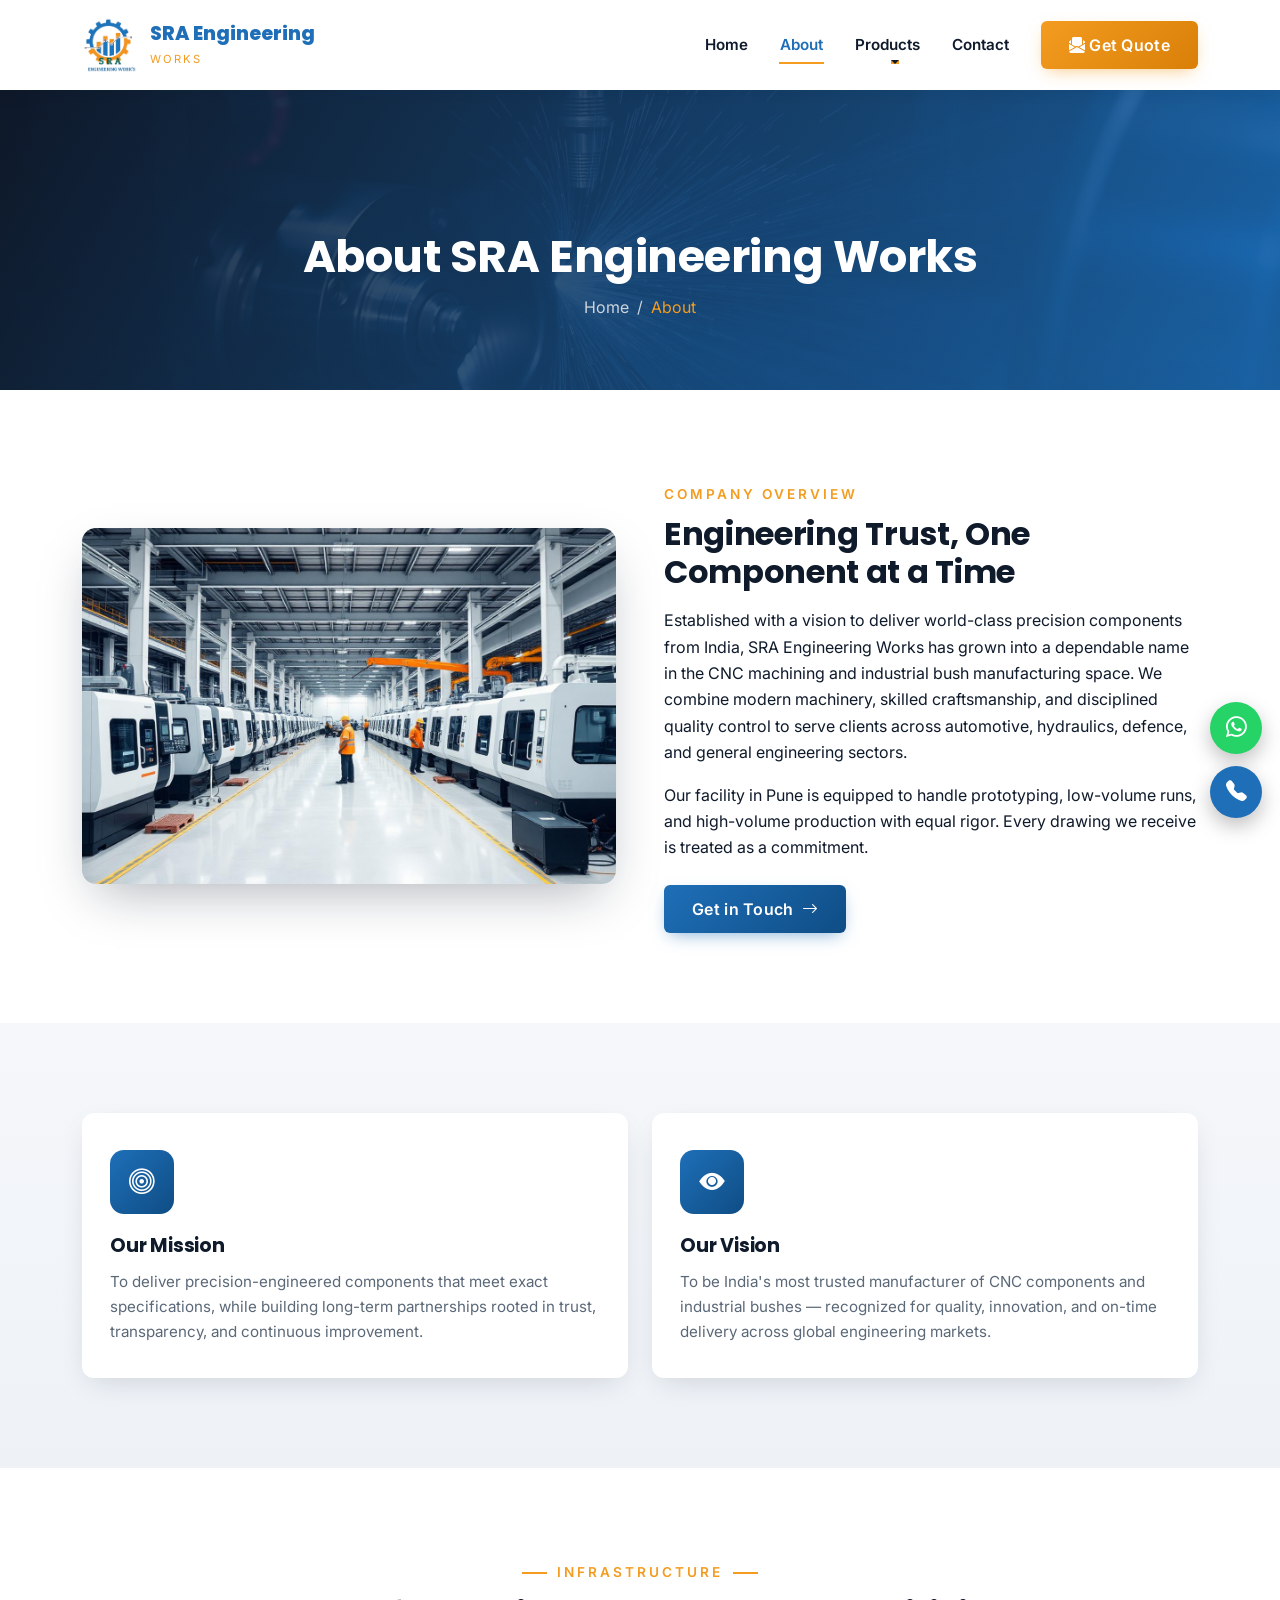
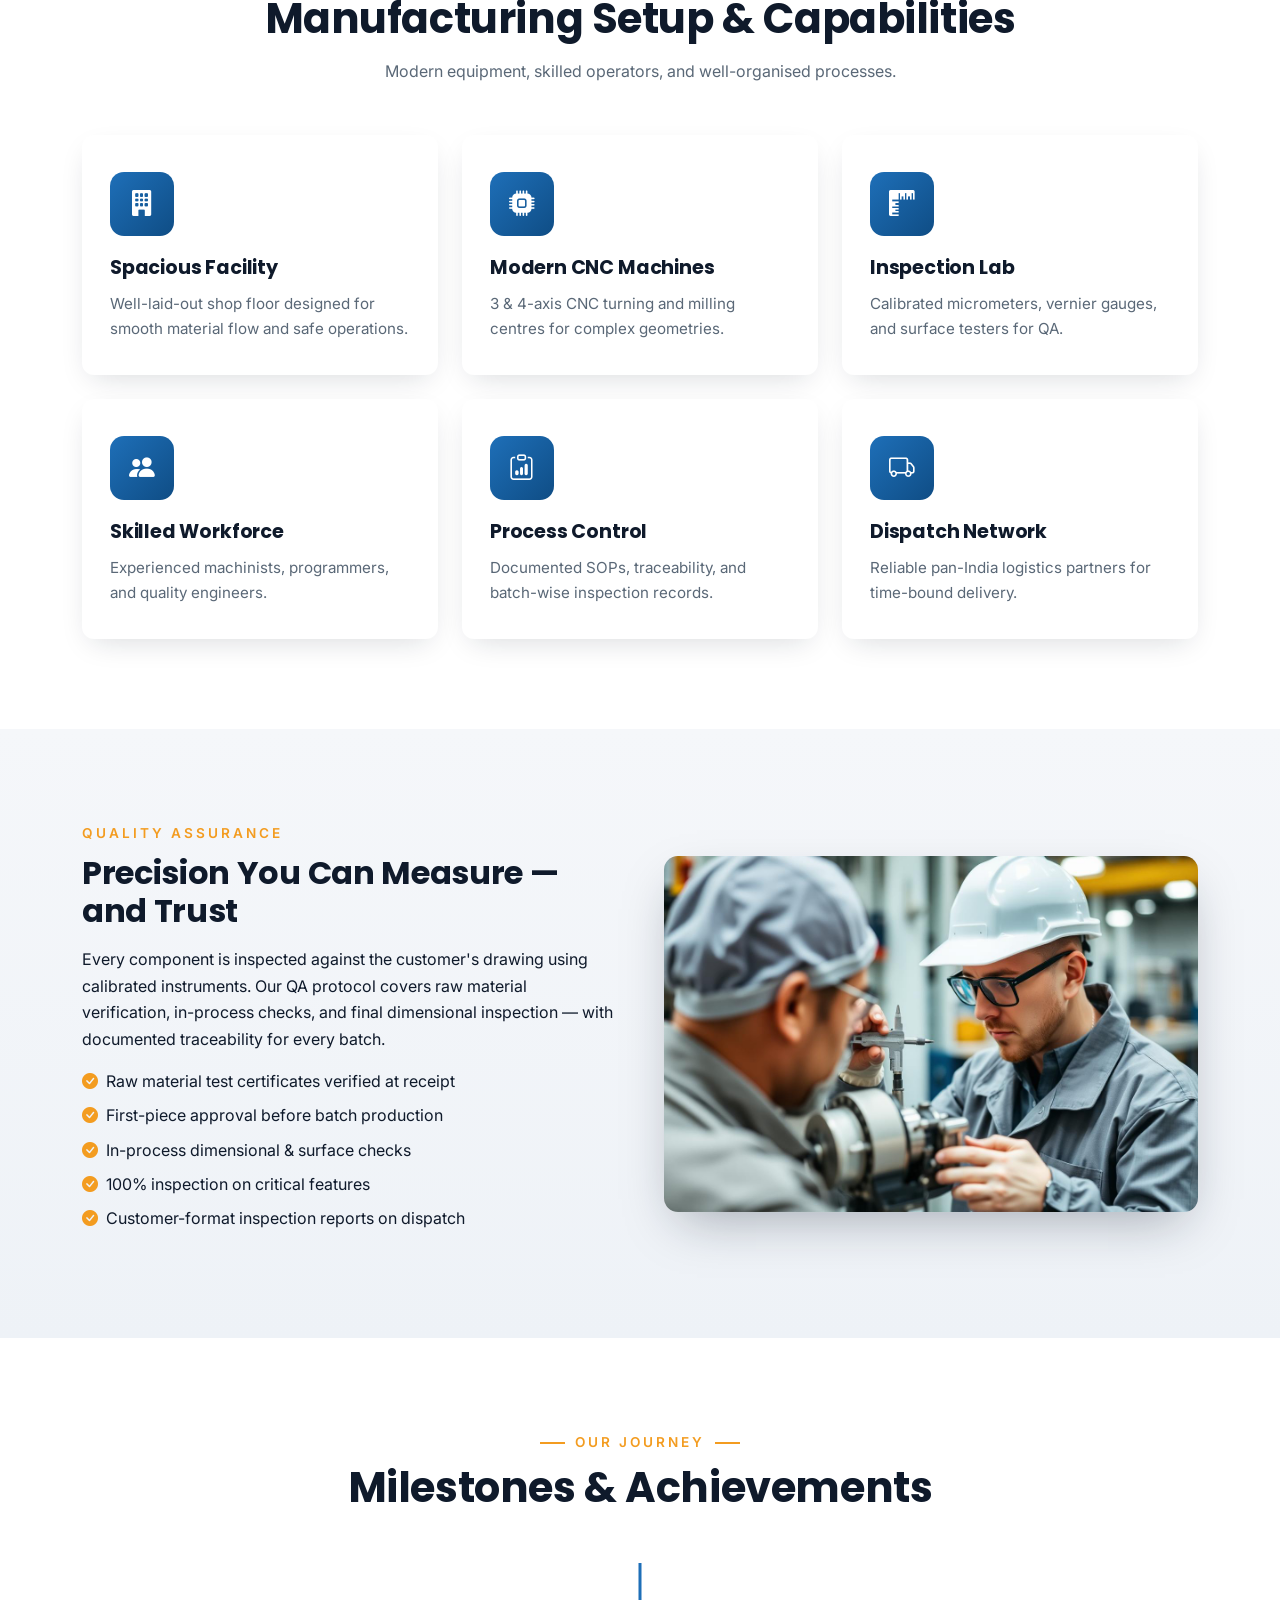
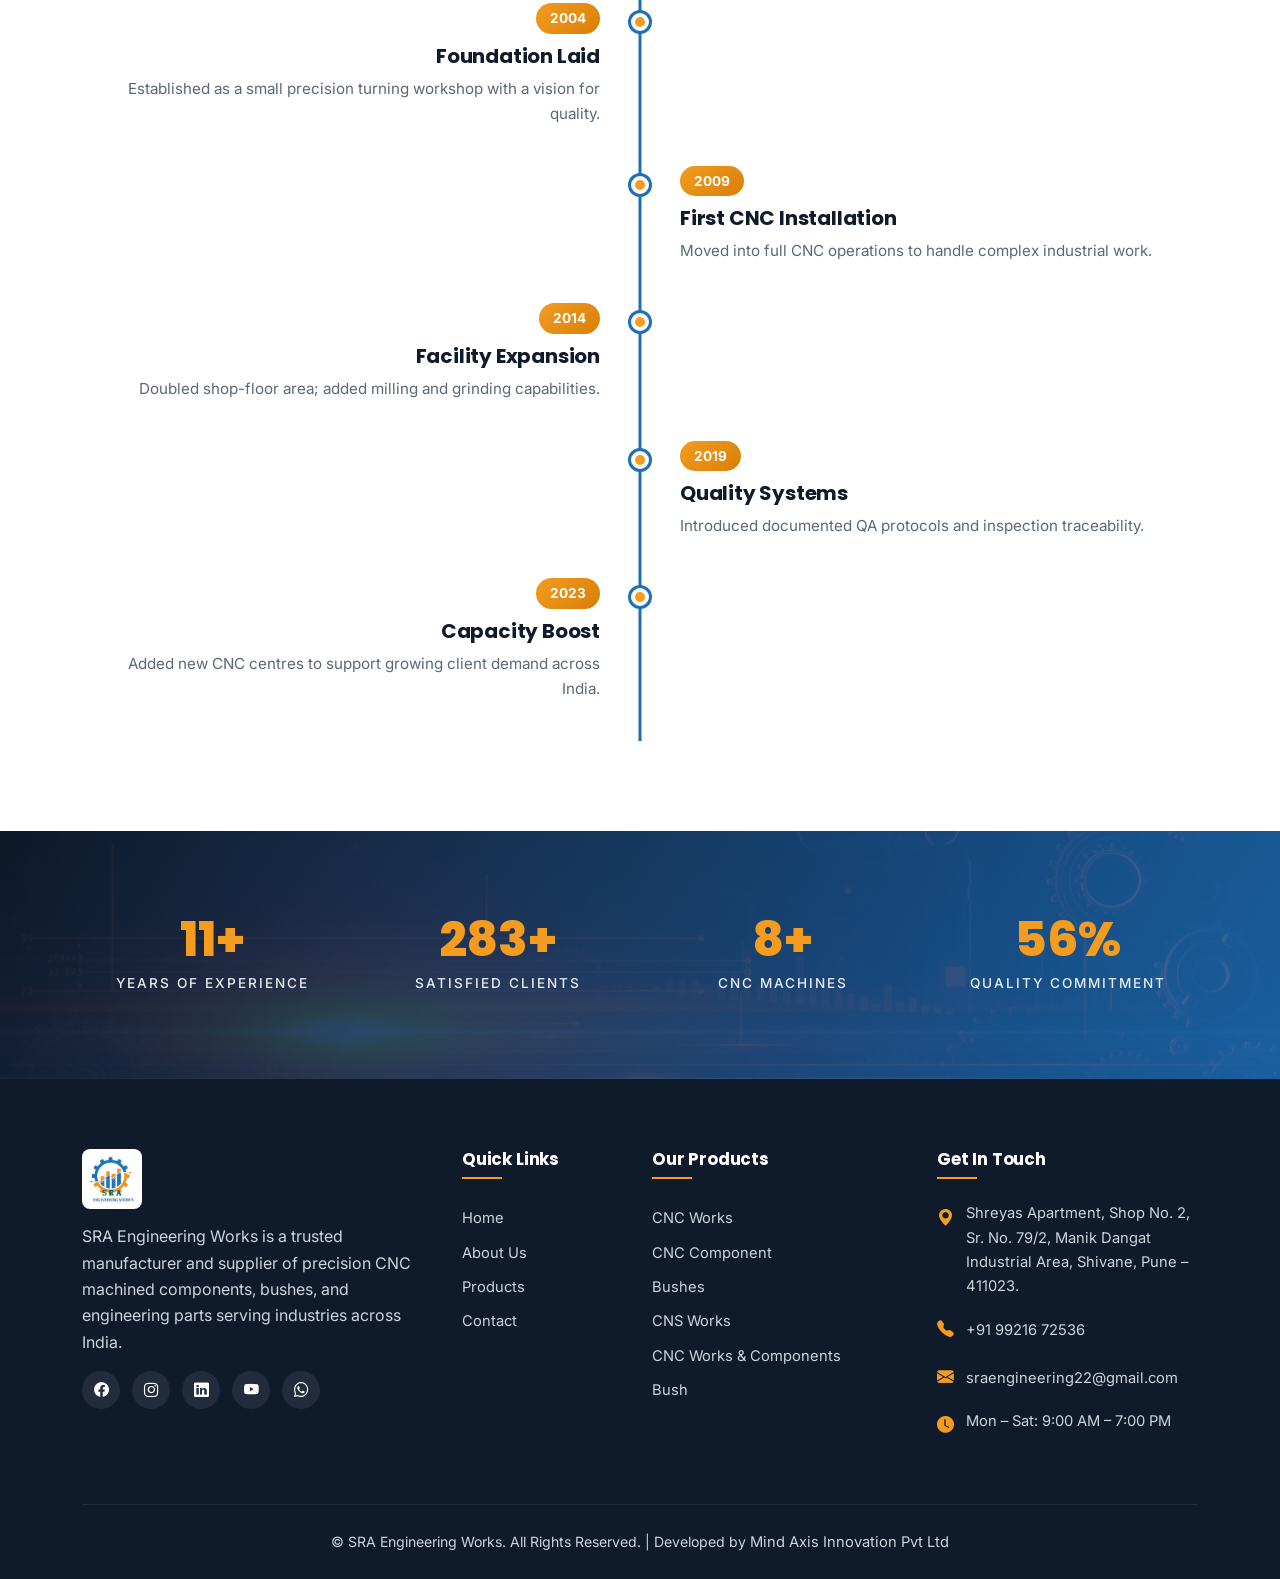
==== about.html @ c2544c4f "first commit" ====
<!DOCTYPE html>
<html lang="en">
<head>
<meta charset="UTF-8">
<meta name="viewport" content="width=device-width, initial-scale=1.0">
<title>About Us — SRA Engineering Works</title>
<meta name="description" content="Learn about SRA Engineering Works — our mission, vision, infrastructure, quality assurance, and decades of precision manufacturing expertise.">
<meta name="keywords" content="CNC machining, CNC components, bushes, precision engineering, SRA Engineering Works, industrial manufacturing, Pune">
<meta name="author" content="SRA Engineering Works">
<meta property="og:title" content="About Us — SRA Engineering Works">
<meta property="og:description" content="Learn about SRA Engineering Works — our mission, vision, infrastructure, quality assurance, and decades of precision manufacturing expertise.">
<meta property="og:type" content="website">
<link rel="icon" type="image/png" href="images/logo.png">
<link rel="apple-touch-icon" href="images/logo.png">
<link href="https://cdn.jsdelivr.net/npm/bootstrap@5.3.3/dist/css/bootstrap.min.css" rel="stylesheet">
<link href="https://cdn.jsdelivr.net/npm/bootstrap-icons@1.11.3/font/bootstrap-icons.css" rel="stylesheet">
<link href="https://fonts.googleapis.com/css2?family=Inter:wght@400;500;600;700&family=Poppins:wght@500;600;700;800&display=swap" rel="stylesheet">
<link rel="stylesheet" href="css/style.css">
</head>
<body data-page="about">
<div id="site-header"></div>

<section class="page-banner">
  <div class="container text-center">
    <h1>About SRA Engineering Works</h1>
    <nav><ol class="breadcrumb"><li class="breadcrumb-item"><a href="index.html">Home</a></li><li class="breadcrumb-item active">About</li></ol></nav>
  </div>
</section>

<section class="section">
  <div class="container">
    <div class="row align-items-center g-5">
      <div class="col-lg-6 fade-up"><div class="split-img"><img src="images/about-factory.jpg" alt="SRA Engineering manufacturing facility"></div></div>
      <div class="col-lg-6 fade-up">
        <span class="pretitle text-orange fw-semibold text-uppercase" style="letter-spacing:3px;font-size:.85rem">Company Overview</span>
        <h2 class="mt-2 mb-3">Engineering Trust, One Component at a Time</h2>
        <p>Established with a vision to deliver world-class precision components from India, SRA Engineering Works has grown into a dependable name in the CNC machining and industrial bush manufacturing space. We combine modern machinery, skilled craftsmanship, and disciplined quality control to serve clients across automotive, hydraulics, defence, and general engineering sectors.</p>
        <p>Our facility in Pune is equipped to handle prototyping, low-volume runs, and high-volume production with equal rigor. Every drawing we receive is treated as a commitment.</p>
        <a href="contact.html" class="btn btn-primary-sra mt-2">Get in Touch <i class="bi bi-arrow-right ms-1"></i></a>
      </div>
    </div>
  </div>
</section>

<section class="section bg-light-grad">
  <div class="container">
    <div class="row g-4">
      <div class="col-md-6 fade-up"><div class="feature-card h-100"><div class="icon-wrap"><i class="bi bi-bullseye"></i></div><h4>Our Mission</h4><p>To deliver precision-engineered components that meet exact specifications, while building long-term partnerships rooted in trust, transparency, and continuous improvement.</p></div></div>
      <div class="col-md-6 fade-up"><div class="feature-card h-100"><div class="icon-wrap"><i class="bi bi-eye-fill"></i></div><h4>Our Vision</h4><p>To be India's most trusted manufacturer of CNC components and industrial bushes — recognized for quality, innovation, and on-time delivery across global engineering markets.</p></div></div>
    </div>
  </div>
</section>

<section class="section">
  <div class="container">
    <div class="section-title fade-up"><span class="pretitle">Infrastructure</span><h2>Manufacturing Setup &amp; Capabilities</h2><p>Modern equipment, skilled operators, and well-organised processes.</p></div>
    <div class="row g-4">
      <div class="col-lg-4 col-md-6 fade-up"><div class="feature-card"><div class="icon-wrap"><i class="bi bi-building-fill"></i></div><h4>Spacious Facility</h4><p>Well-laid-out shop floor designed for smooth material flow and safe operations.</p></div></div><div class="col-lg-4 col-md-6 fade-up"><div class="feature-card"><div class="icon-wrap"><i class="bi bi-cpu-fill"></i></div><h4>Modern CNC Machines</h4><p>3 &amp; 4-axis CNC turning and milling centres for complex geometries.</p></div></div><div class="col-lg-4 col-md-6 fade-up"><div class="feature-card"><div class="icon-wrap"><i class="bi bi-rulers"></i></div><h4>Inspection Lab</h4><p>Calibrated micrometers, vernier gauges, and surface testers for QA.</p></div></div><div class="col-lg-4 col-md-6 fade-up"><div class="feature-card"><div class="icon-wrap"><i class="bi bi-people-fill"></i></div><h4>Skilled Workforce</h4><p>Experienced machinists, programmers, and quality engineers.</p></div></div><div class="col-lg-4 col-md-6 fade-up"><div class="feature-card"><div class="icon-wrap"><i class="bi bi-clipboard-data"></i></div><h4>Process Control</h4><p>Documented SOPs, traceability, and batch-wise inspection records.</p></div></div><div class="col-lg-4 col-md-6 fade-up"><div class="feature-card"><div class="icon-wrap"><i class="bi bi-truck"></i></div><h4>Dispatch Network</h4><p>Reliable pan-India logistics partners for time-bound delivery.</p></div></div>
    </div>
  </div>
</section>

<section class="section bg-light-grad">
  <div class="container">
    <div class="row align-items-center g-5">
      <div class="col-lg-6 order-lg-2 fade-up"><div class="split-img"><img src="images/about-quality.jpg" alt="Quality assurance at SRA Engineering"></div></div>
      <div class="col-lg-6 fade-up">
        <span class="pretitle text-orange fw-semibold text-uppercase" style="letter-spacing:3px;font-size:.85rem">Quality Assurance</span>
        <h2 class="mt-2 mb-3">Precision You Can Measure — and Trust</h2>
        <p>Every component is inspected against the customer's drawing using calibrated instruments. Our QA protocol covers raw material verification, in-process checks, and final dimensional inspection — with documented traceability for every batch.</p>
        <ul class="list-unstyled mt-3">
          <li class="mb-2"><i class="bi bi-check-circle-fill text-orange me-2"></i>Raw material test certificates verified at receipt</li>
          <li class="mb-2"><i class="bi bi-check-circle-fill text-orange me-2"></i>First-piece approval before batch production</li>
          <li class="mb-2"><i class="bi bi-check-circle-fill text-orange me-2"></i>In-process dimensional &amp; surface checks</li>
          <li class="mb-2"><i class="bi bi-check-circle-fill text-orange me-2"></i>100% inspection on critical features</li>
          <li class="mb-2"><i class="bi bi-check-circle-fill text-orange me-2"></i>Customer-format inspection reports on dispatch</li>
        </ul>
      </div>
    </div>
  </div>
</section>

<section class="section">
  <div class="container">
    <div class="section-title fade-up"><span class="pretitle">Our Journey</span><h2>Milestones &amp; Achievements</h2></div>
    <div class="timeline">
      <div class="tl-item fade-up"><span class="year">2004</span><h5>Foundation Laid</h5><p>Established as a small precision turning workshop with a vision for quality.</p></div><div class="tl-item fade-up"><span class="year">2009</span><h5>First CNC Installation</h5><p>Moved into full CNC operations to handle complex industrial work.</p></div><div class="tl-item fade-up"><span class="year">2014</span><h5>Facility Expansion</h5><p>Doubled shop-floor area; added milling and grinding capabilities.</p></div><div class="tl-item fade-up"><span class="year">2019</span><h5>Quality Systems</h5><p>Introduced documented QA protocols and inspection traceability.</p></div><div class="tl-item fade-up"><span class="year">2023</span><h5>Capacity Boost</h5><p>Added new CNC centres to support growing client demand across India.</p></div>
    </div>
  </div>
</section>

<section class="counter-section">
  <div class="container">
    <div class="row g-4">
      <div class="col-lg-3 col-6"><div class="counter-item"><div class="num" data-count="20" data-suffix="+">0</div><div class="label">Years of Experience</div></div></div>
      <div class="col-lg-3 col-6"><div class="counter-item"><div class="num" data-count="500" data-suffix="+">0</div><div class="label">Satisfied Clients</div></div></div>
      <div class="col-lg-3 col-6"><div class="counter-item"><div class="num" data-count="15" data-suffix="+">0</div><div class="label">CNC Machines</div></div></div>
      <div class="col-lg-3 col-6"><div class="counter-item"><div class="num" data-count="100" data-suffix="%">0</div><div class="label">Quality Commitment</div></div></div>
    </div>
  </div>
</section>

<div id="site-footer"></div>
<script src="https://cdn.jsdelivr.net/npm/bootstrap@5.3.3/dist/js/bootstrap.bundle.min.js"></script>
<script src="js/main.js"></script>
</body>
</html>
---- css/style.css ----
/* SRA Engineering Works - Premium Industrial UI */
:root{
  --sra-blue:#1e6fb8;
  --sra-blue-dark:#0f4d85;
  --sra-orange:#f39c20;
  --sra-orange-dark:#d97f08;
  --sra-teal:#1a6e6a;
  --sra-dark:#0f1a2b;
  --sra-grey:#5a6877;
  --sra-light:#f5f7fa;
  --sra-white:#ffffff;
  --grad-primary:linear-gradient(135deg,var(--sra-blue) 0%,var(--sra-blue-dark) 100%);
  --grad-accent:linear-gradient(135deg,var(--sra-orange) 0%,var(--sra-orange-dark) 100%);
  --grad-dark:linear-gradient(135deg,rgba(15,26,43,.92),rgba(30,111,184,.78));
  --shadow-soft:0 10px 30px -10px rgba(15,26,43,.18);
  --shadow-strong:0 20px 50px -15px rgba(15,26,43,.35);
}
*{box-sizing:border-box}
html{scroll-behavior:smooth}
body{font-family:'Inter','Segoe UI',sans-serif;color:var(--sra-dark);background:var(--sra-white);line-height:1.65;overflow-x:hidden}
h1,h2,h3,h4,h5,h6{font-family:'Poppins','Inter',sans-serif;font-weight:700;color:var(--sra-dark);letter-spacing:-.01em}
.display-1,.display-2,.display-3,.display-4,.display-5{font-family:'Poppins',sans-serif;font-weight:800}
a{text-decoration:none;transition:all .3s ease}
img{max-width:100%;height:auto}
.section{padding:90px 0}
.section-sm{padding:60px 0}
.text-orange{color:var(--sra-orange)!important}
.text-sra-blue{color:var(--sra-blue)!important}
.bg-sra-blue{background:var(--sra-blue)!important;color:#fff}
.bg-sra-dark{background:var(--sra-dark)!important;color:#fff}
.bg-light-grad{background:linear-gradient(180deg,#f5f7fa 0%,#eef2f7 100%)}

html, body {
  overflow-x: hidden;
}

/* Section Title */
.section-title{margin-bottom:50px;text-align:center}
.section-title .pretitle{display:inline-block;color:var(--sra-orange);font-weight:600;letter-spacing:3px;text-transform:uppercase;font-size:.85rem;margin-bottom:10px;position:relative;padding:0 35px}
.section-title .pretitle::before,.section-title .pretitle::after{content:"";position:absolute;top:50%;width:25px;height:2px;background:var(--sra-orange)}
.section-title .pretitle::before{left:0}.section-title .pretitle::after{right:0}
.section-title h2{font-size:clamp(1.8rem,3.4vw,2.6rem);margin-bottom:15px}
.section-title p{color:var(--sra-grey);max-width:720px;margin:0 auto}

/* Buttons */
.btn{border-radius:6px;font-weight:600;padding:12px 28px;letter-spacing:.3px;transition:all .35s ease;border:none}
.btn-primary-sra{background:var(--grad-primary);color:#fff;box-shadow:0 6px 18px -6px rgba(30,111,184,.6)}
.btn-primary-sra:hover{transform:translateY(-3px);box-shadow:0 14px 24px -8px rgba(30,111,184,.7);color:#fff}
.btn-accent-sra{background:var(--grad-accent);color:#fff;box-shadow:0 6px 18px -6px rgba(243,156,32,.6)}
.btn-accent-sra:hover{transform:translateY(-3px);box-shadow:0 14px 24px -8px rgba(243,156,32,.7);color:#fff}
.btn-outline-sra{border:2px solid #fff;color:#fff;background:transparent}
.btn-outline-sra:hover{background:#fff;color:var(--sra-dark)}
.btn-outline-blue{border:2px solid var(--sra-blue);color:var(--sra-blue);background:transparent}
.btn-outline-blue:hover{background:var(--sra-blue);color:#fff}

/* Topbar */
.topbar{background:var(--sra-dark);color:#cdd4dd;font-size:.85rem;padding:8px 0}
.topbar a{color:#cdd4dd}
.topbar a:hover{color:var(--sra-orange)}
.topbar i{color:var(--sra-orange);margin-right:6px}

/* Navbar */
.navbar-sra{background:#fff;box-shadow:0 2px 18px rgba(15,26,43,.08);padding:12px 0;transition:all .3s ease;z-index:1030}
.navbar-sra.sticky-active{position:fixed;top:0;left:0;right:0;animation:slideDown .4s ease}
@keyframes slideDown{from{transform:translateY(-100%)}to{transform:translateY(0)}}
.navbar-sra .navbar-brand img{height:56px}
.navbar-sra .navbar-brand{display:flex;align-items:center;gap:12px}
.navbar-sra .brand-text{line-height:1.1}
.navbar-sra .brand-text .name{font-family:'Poppins',sans-serif;font-weight:800;color:var(--sra-blue);font-size:1.2rem;display:block}
.navbar-sra .brand-text .tag{font-size:.7rem;letter-spacing:2px;color:var(--sra-orange);text-transform:uppercase}
.navbar-sra .nav-link{color:var(--sra-dark)!important;font-weight:600;font-size:.95rem;padding:10px 16px!important;position:relative}
.navbar-sra .nav-link::after{content:"";position:absolute;left:50%;bottom:4px;width:0;height:2px;background:var(--sra-orange);transition:all .3s}
.navbar-sra .nav-link:hover::after,.navbar-sra .nav-link.active::after{width:60%;left:20%}
.navbar-sra .nav-link.active,.navbar-sra .nav-link:hover{color:var(--sra-blue)!important}
.navbar-sra .dropdown-menu{border:none;box-shadow:0 12px 30px rgba(15,26,43,.12);border-radius:8px;padding:10px;min-width:240px;border-top:3px solid var(--sra-orange)}
.navbar-sra .dropdown-item{padding:10px 14px;border-radius:6px;font-weight:500}
.navbar-sra .dropdown-item:hover{background:var(--sra-light);color:var(--sra-blue)}
.navbar-toggler{border:none}
.navbar-toggler:focus{box-shadow:none}

/* Hero slider */
.hero-slider .carousel-item{height:90vh;min-height:560px;background-size:cover;background-position:center;position:relative}
.hero-slider .carousel-item::before{content:"";position:absolute;inset:0;background:linear-gradient(120deg,rgba(15,26,43,.85) 0%,rgba(30,111,184,.55) 60%,rgba(243,156,32,.25) 100%)}
.hero-slider .carousel-caption{position:absolute;top:40%;left:0;right:0;transform:translateY(-50%);text-align:left;}
.hero-slider .hero-pretitle{display:inline-block;background:var(--grad-accent);color:#fff;padding:6px 16px;border-radius:30px;font-size:.8rem;letter-spacing:2px;text-transform:uppercase;margin-bottom:18px;font-weight:600}
.hero-slider h1{color:#fff;font-size:clamp(2rem,5vw,3.8rem);font-weight:800;margin-bottom:20px;line-height:1.15;text-shadow:0 4px 16px rgba(0,0,0,.4);max-width:780px}
.hero-slider p{color:#e6ecf3;font-size:clamp(1rem,1.4vw,1.15rem);max-width:600px;margin-bottom:30px}
.hero-slider .carousel-indicators{bottom:30px}
.hero-slider .carousel-indicators button{width:40px;height:4px;border-radius:2px;background:#fff;opacity:.4}
.hero-slider .carousel-indicators .active{background:var(--sra-orange);opacity:1}
.hero-slider .carousel-control-prev,.hero-slider .carousel-control-next{width:60px;opacity:.7}
.hero-slider .carousel-control-prev-icon,.hero-slider .carousel-control-next-icon{width:50px;height:50px;background-color:rgba(243,156,32,.85);border-radius:50%;background-size:40%}

/* Page Banner */
.page-banner{padding:140px 0 70px;background:linear-gradient(120deg,rgba(15,26,43,.92),rgba(30,111,184,.85)),url('../images/hero-2.jpg') center/cover;color:#fff;position:relative}
.page-banner h1{color:#fff;font-size:clamp(1.9rem,4vw,2.8rem);margin-bottom:10px}
.page-banner .breadcrumb{justify-content:center;background:transparent;margin:0}
.page-banner .breadcrumb-item,.page-banner .breadcrumb-item a{color:#cdd4dd}
.page-banner .breadcrumb-item.active{color:var(--sra-orange)}
.page-banner .breadcrumb-item+.breadcrumb-item::before{color:#cdd4dd}

/* Cards */
.feature-card{background:#fff;border-radius:12px;padding:34px 28px;box-shadow:var(--shadow-soft);transition:all .4s ease;height:100%;border-top:3px solid transparent}
.feature-card:hover{transform:translateY(-8px);box-shadow:var(--shadow-strong);border-top-color:var(--sra-orange)}
.feature-card .icon-wrap{width:64px;height:64px;border-radius:14px;background:var(--grad-primary);color:#fff;display:flex;align-items:center;justify-content:center;font-size:1.6rem;margin-bottom:20px;transition:all .4s}
.feature-card:hover .icon-wrap{background:var(--grad-accent);transform:rotate(-8deg)}
.feature-card h4{font-size:1.2rem;margin-bottom:12px}
.feature-card p{color:var(--sra-grey);font-size:.95rem;margin:0}

/* Industries grid */
.industry-card{position:relative;overflow:hidden;border-radius:12px;height:220px;background:var(--grad-primary);display:flex;align-items:center;justify-content:center;flex-direction:column;color:#fff;text-align:center;padding:20px;transition:all .4s;cursor:pointer}
.industry-card::before{content:"";position:absolute;inset:0;background:var(--grad-accent);opacity:0;transition:all .4s}
.industry-card>*{position:relative;z-index:1}
.industry-card:hover::before{opacity:1}
.industry-card:hover{transform:translateY(-6px);box-shadow:var(--shadow-strong)}
.industry-card i{font-size:2.4rem;margin-bottom:14px}
.industry-card h5{color:#fff;margin:0;font-size:1.05rem}

/* Product card */
.product-card{background:#fff;border-radius:14px;overflow:hidden;box-shadow:var(--shadow-soft);transition:all .4s;height:100%;display:flex;flex-direction:column}
.product-card:hover{transform:translateY(-8px);box-shadow:var(--shadow-strong)}
.product-card .img-wrap{position:relative;overflow:hidden;aspect-ratio:4/3;background:#eef2f7}
.product-card .img-wrap img{width:100%;height:100%;object-fit:cover;transition:transform .6s}
.product-card:hover .img-wrap img{transform:scale(1.1)}
.product-card .img-wrap::after{content:"";position:absolute;inset:0;background:linear-gradient(180deg,transparent 50%,rgba(15,26,43,.55) 100%);opacity:0;transition:all .4s}
.product-card:hover .img-wrap::after{opacity:1}
.product-card .badge-cat{position:absolute;top:14px;left:14px;background:var(--grad-accent);color:#fff;padding:5px 12px;border-radius:20px;font-size:.7rem;font-weight:600;letter-spacing:1px;text-transform:uppercase;z-index:2}
.product-card .body{padding:22px;flex:1;display:flex;flex-direction:column}
.product-card h4{font-size:1.15rem;margin-bottom:10px}
.product-card p{color:var(--sra-grey);font-size:.92rem;flex:1}
.product-card .btn{align-self:flex-start;margin-top:12px;padding:9px 20px;font-size:.88rem}

/* Counter */
.counter-section{background:linear-gradient(120deg,rgba(15,26,43,.94),rgba(30,111,184,.85)),url('../images/cta-banner.jpg') center/cover;color:#fff;padding:70px 0}
.counter-item{text-align:center;padding:15px}
.counter-item .num{font-family:'Poppins',sans-serif;font-size:3rem;font-weight:800;color:var(--sra-orange);line-height:1;margin-bottom:8px}
.counter-item .label{color:#e6ecf3;text-transform:uppercase;letter-spacing:2px;font-size:.85rem;font-weight:500}

/* About split */
.split-img{border-radius:14px;overflow:hidden;box-shadow:var(--shadow-strong);position:relative}
.split-img img{display:block;width:100%}
.split-img::before{content:"";position:absolute;top:-20px;left:-20px;width:120px;height:120px;border:6px solid var(--sra-orange);border-radius:14px;z-index:-1}

/* Testimonial */
.testi-card{background:#fff;border-radius:14px;padding:32px;box-shadow:var(--shadow-soft);position:relative;height:100%}
.testi-card::before{content:"\201C";position:absolute;top:-10px;right:24px;font-size:6rem;color:var(--sra-orange);font-family:Georgia;line-height:1;opacity:.25}
.testi-card p{color:var(--sra-grey);font-style:italic;margin-bottom:20px}
.testi-card .who{display:flex;align-items:center;gap:14px}
.testi-card .avatar{width:54px;height:54px;border-radius:50%;background:var(--grad-primary);color:#fff;display:flex;align-items:center;justify-content:center;font-weight:700;font-size:1.2rem}
.testi-card .who strong{display:block;color:var(--sra-dark)}
.testi-card .who span{font-size:.85rem;color:var(--sra-grey)}

/* CTA strip */
.cta-strip{background:linear-gradient(120deg,rgba(15,26,43,.9),rgba(30,111,184,.85)),url('../images/cta-banner.jpg') center/cover;padding:70px 0;color:#fff;text-align:center}
.cta-strip h2{color:#fff;font-size:clamp(1.7rem,3vw,2.4rem)}
.cta-strip p{color:#e6ecf3;max-width:680px;margin:0 auto 25px}

/* Footer */
.footer{background:var(--sra-dark);color:#cdd4dd;padding:70px 0 0}
.footer h5{color:#fff;font-size:1.05rem;margin-bottom:22px;position:relative;padding-bottom:10px}
.footer h5::after{content:"";position:absolute;left:0;bottom:0;width:40px;height:2px;background:var(--sra-orange)}
.footer a{color:#cdd4dd;display:inline-block;padding:5px 0;font-size:.92rem}
.footer a:hover{color:var(--sra-orange);padding-left:6px}
.footer .brand img{height:60px;margin-bottom:14px;background:#fff;padding:6px;border-radius:8px}
.footer .social a{width:38px;height:38px;border-radius:50%;background:rgba(255,255,255,.08);display:inline-flex;align-items:center;justify-content:center;margin-right:8px;color:#fff;padding:0}
.footer .social a:hover{background:var(--sra-orange);padding-left:0;transform:translateY(-3px)}
.footer .contact-list li{display:flex;gap:12px;margin-bottom:14px;font-size:.92rem}
.footer .contact-list i{color:var(--sra-orange);font-size:1.05rem;flex-shrink:0;margin-top:3px}
.footer .copy{border-top:1px solid rgba(255,255,255,.08);margin-top:50px;padding:20px 0;font-size:.88rem;text-align:center}

/* Floating buttons */
.float-btns{position:fixed;right:18px;bottom:18px;display:flex;flex-direction:column;gap:12px;z-index:1040}
.float-btns a,.float-btns button{width:52px;height:52px;border-radius:50%;display:flex;align-items:center;justify-content:center;color:#fff;font-size:1.3rem;box-shadow:0 8px 20px rgba(0,0,0,.25);transition:all .3s;border:none;text-decoration:none}
.float-btns a:hover,.float-btns button:hover{transform:scale(1.1) translateY(-3px)}
.fb-whatsapp{background:#25d366}
.fb-call{background:var(--sra-blue)}
.fb-top{background:var(--sra-orange);opacity:0;visibility:hidden}
.fb-top.show{opacity:1;visibility:visible}

/* Inquiry/Contact forms */
.form-card{background:#fff;border-radius:14px;padding:36px;box-shadow:var(--shadow-soft)}
.form-control,.form-select{border-radius:8px;padding:12px 14px;border:1.5px solid #dde3ec;font-size:.95rem}
.form-control:focus,.form-select:focus{border-color:var(--sra-blue);box-shadow:0 0 0 .2rem rgba(30,111,184,.12)}
.form-label{font-weight:600;color:var(--sra-dark);font-size:.9rem;margin-bottom:6px}

/* Contact info card */
.contact-info-card{background:#fff;border-radius:12px;padding:26px;text-align:center;box-shadow:var(--shadow-soft);height:100%;transition:all .3s}
.contact-info-card:hover{transform:translateY(-5px)}
.contact-info-card .icon{width:64px;height:64px;border-radius:50%;background:var(--grad-primary);color:#fff;display:flex;align-items:center;justify-content:center;margin:0 auto 16px;font-size:1.5rem}
.contact-info-card h5{margin-bottom:8px}
.contact-info-card p,.contact-info-card a{color:var(--sra-grey);margin:0;font-size:.95rem}
.contact-info-card a:hover{color:var(--sra-orange)}

/* Timeline */
.timeline{position:relative;padding:20px 0}
.timeline::before{content:"";position:absolute;left:50%;top:0;bottom:0;width:3px;background:var(--sra-blue);transform:translateX(-50%)}
.tl-item{position:relative;width:50%;padding:20px 40px;box-sizing:border-box}
.tl-item:nth-child(odd){left:0;text-align:right}
.tl-item:nth-child(even){left:50%}
.tl-item::before{content:"";position:absolute;top:30px;width:18px;height:18px;background:var(--sra-orange);border-radius:50%;border:4px solid #fff;box-shadow:0 0 0 3px var(--sra-blue)}
.tl-item:nth-child(odd)::before{right:-9px}
.tl-item:nth-child(even)::before{left:-9px}
.tl-item .year{display:inline-block;background:var(--grad-accent);color:#fff;padding:4px 14px;border-radius:20px;font-weight:700;font-size:.85rem;margin-bottom:10px}
.tl-item h5{margin-bottom:8px}
.tl-item p{color:var(--sra-grey);font-size:.95rem;margin:0}
@media(max-width:767px){
  .timeline::before{left:20px}
  .tl-item,.tl-item:nth-child(odd),.tl-item:nth-child(even){width:100%;left:0;text-align:left;padding-left:55px;padding-right:15px}
  .tl-item::before{left:11px!important;right:auto!important}
}

/* Specs table */
.specs-table th{background:var(--sra-blue);color:#fff;padding:14px;font-weight:600}
.specs-table td{padding:14px;border-bottom:1px solid #eef2f7}
.specs-table tr:nth-child(even) td{background:#f9fafc}

/* Gallery */
.gallery-img{border-radius:10px;overflow:hidden;aspect-ratio:1;background:#eef2f7;transition:all .3s;cursor:pointer}
.gallery-img img{width:100%;height:100%;object-fit:cover;transition:transform .5s}
.gallery-img:hover img{transform:scale(1.1)}

/* Map */
.map-wrap{position:relative;height:450px;overflow:hidden}
.map-wrap iframe{width:100%;height:100%;border:0;display:block}

/* Animations */
.fade-up{opacity:0;transform:translateY(30px);transition:all .8s ease}
.fade-up.in{opacity:1;transform:translateY(0)}

/* Responsive tweaks */
@media(max-width:991px){
  .section{padding:60px 0}
  .hero-slider .carousel-item{height:70vh;min-height:480px}
  .navbar-sra .navbar-collapse{background:#fff;margin-top:10px;padding:15px;border-radius:8px;box-shadow:var(--shadow-soft)}
}
@media(max-width:575px){
  .float-btns{right:12px;bottom:12px}
  .float-btns a,.float-btns button{width:46px;height:46px;font-size:1.15rem}
  .hero-slider .carousel-caption{padding:0 6%}
}
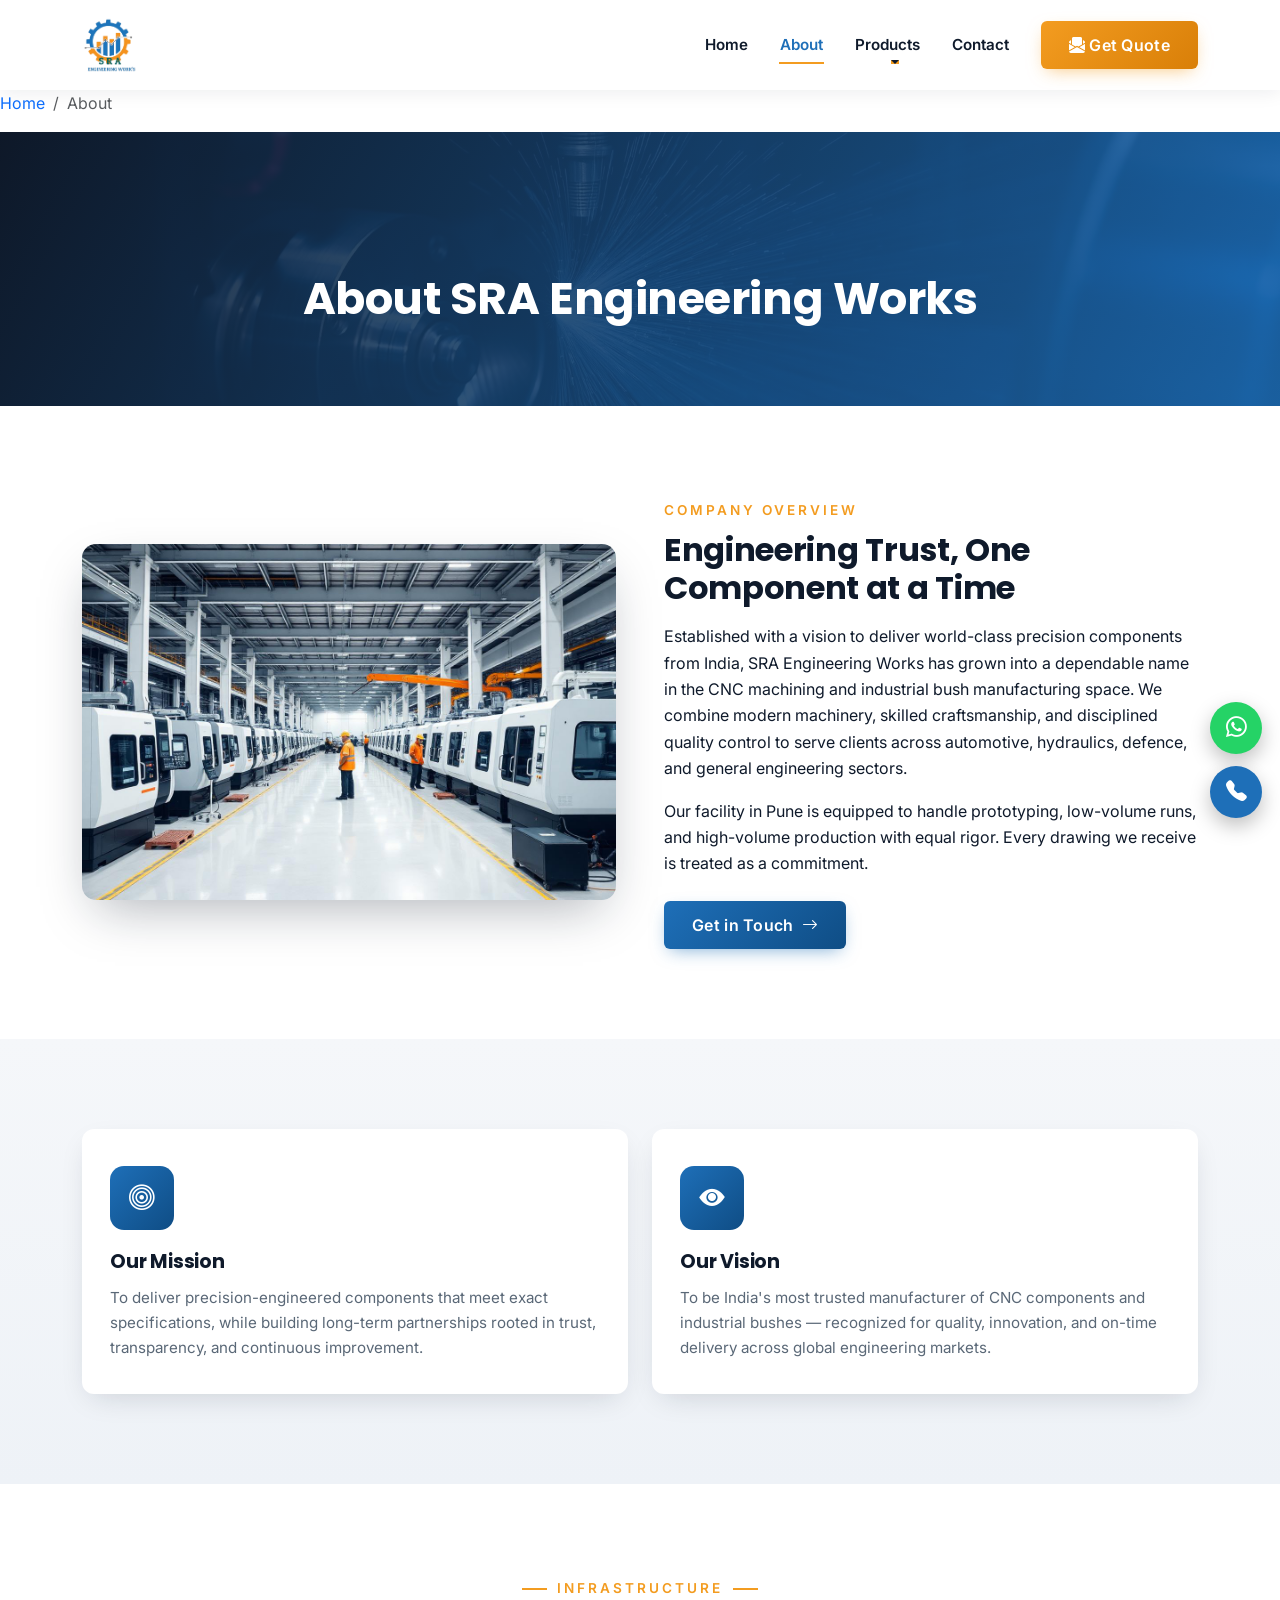
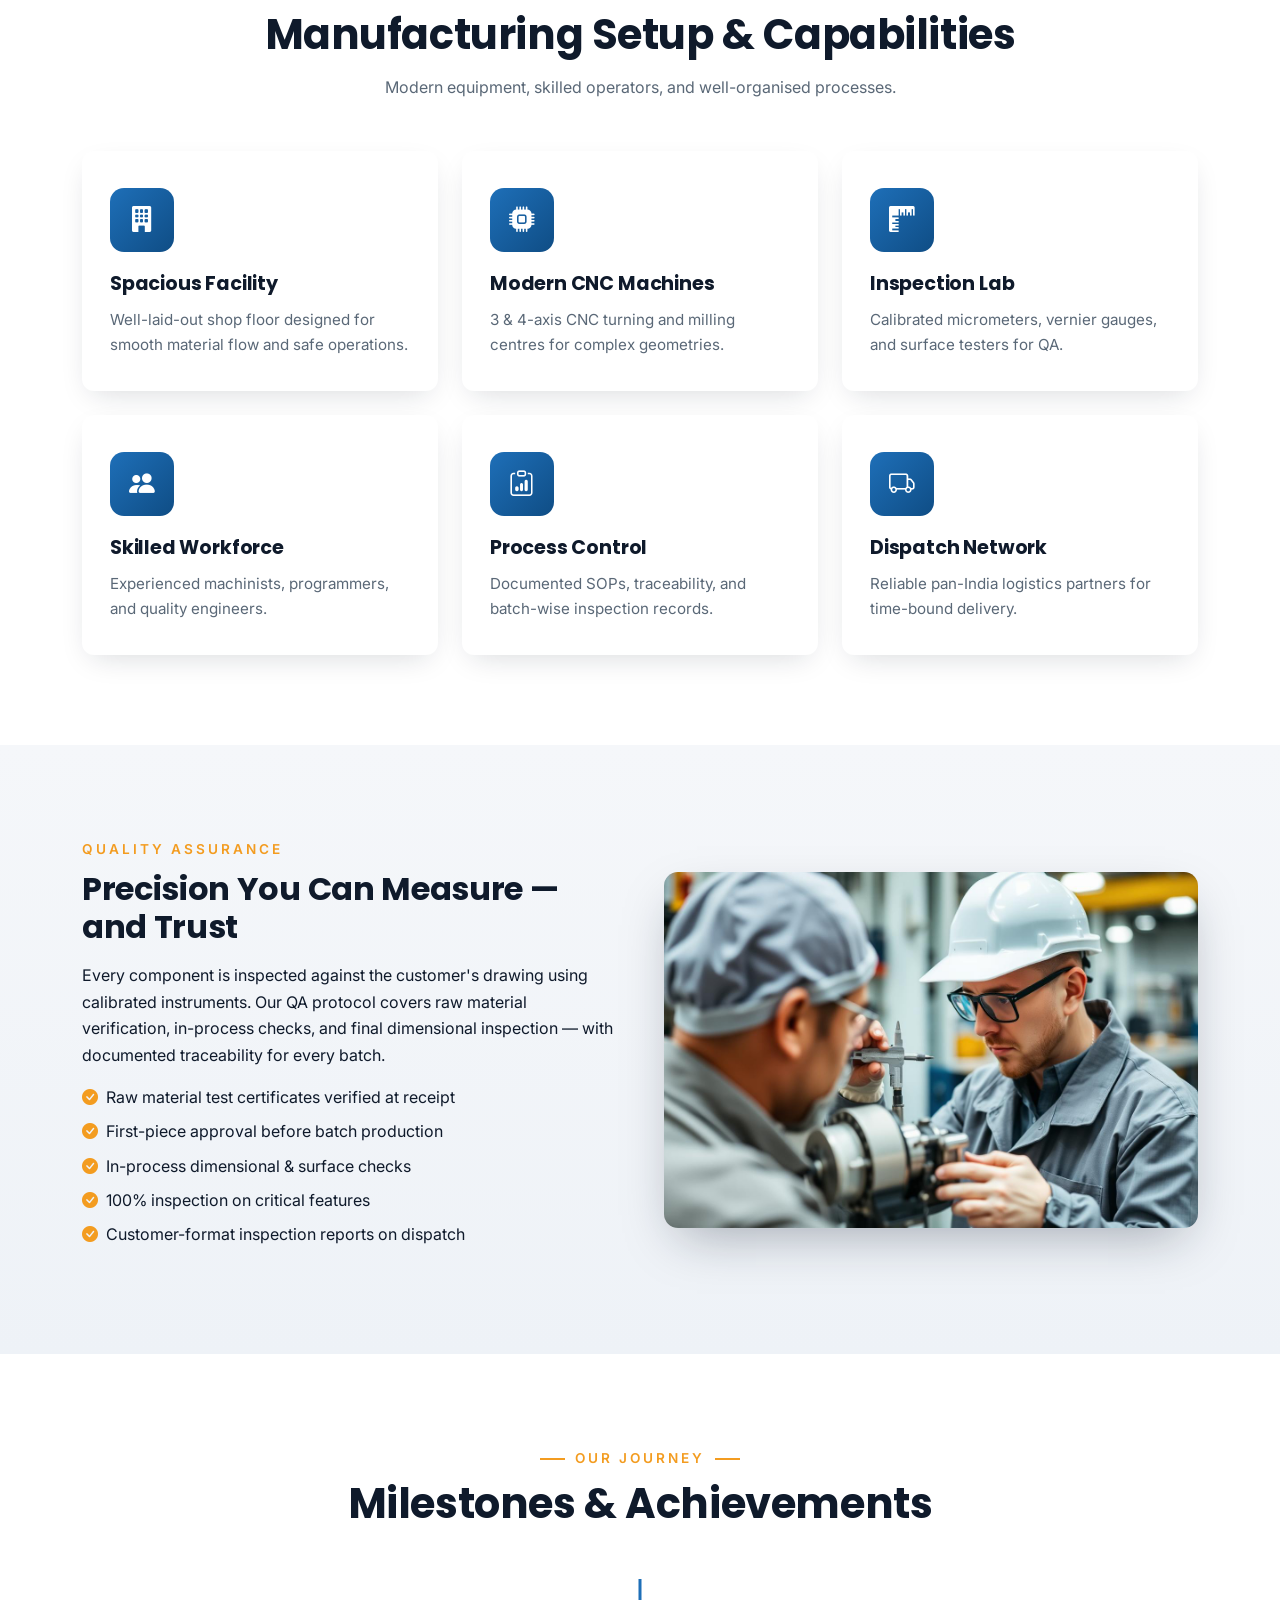
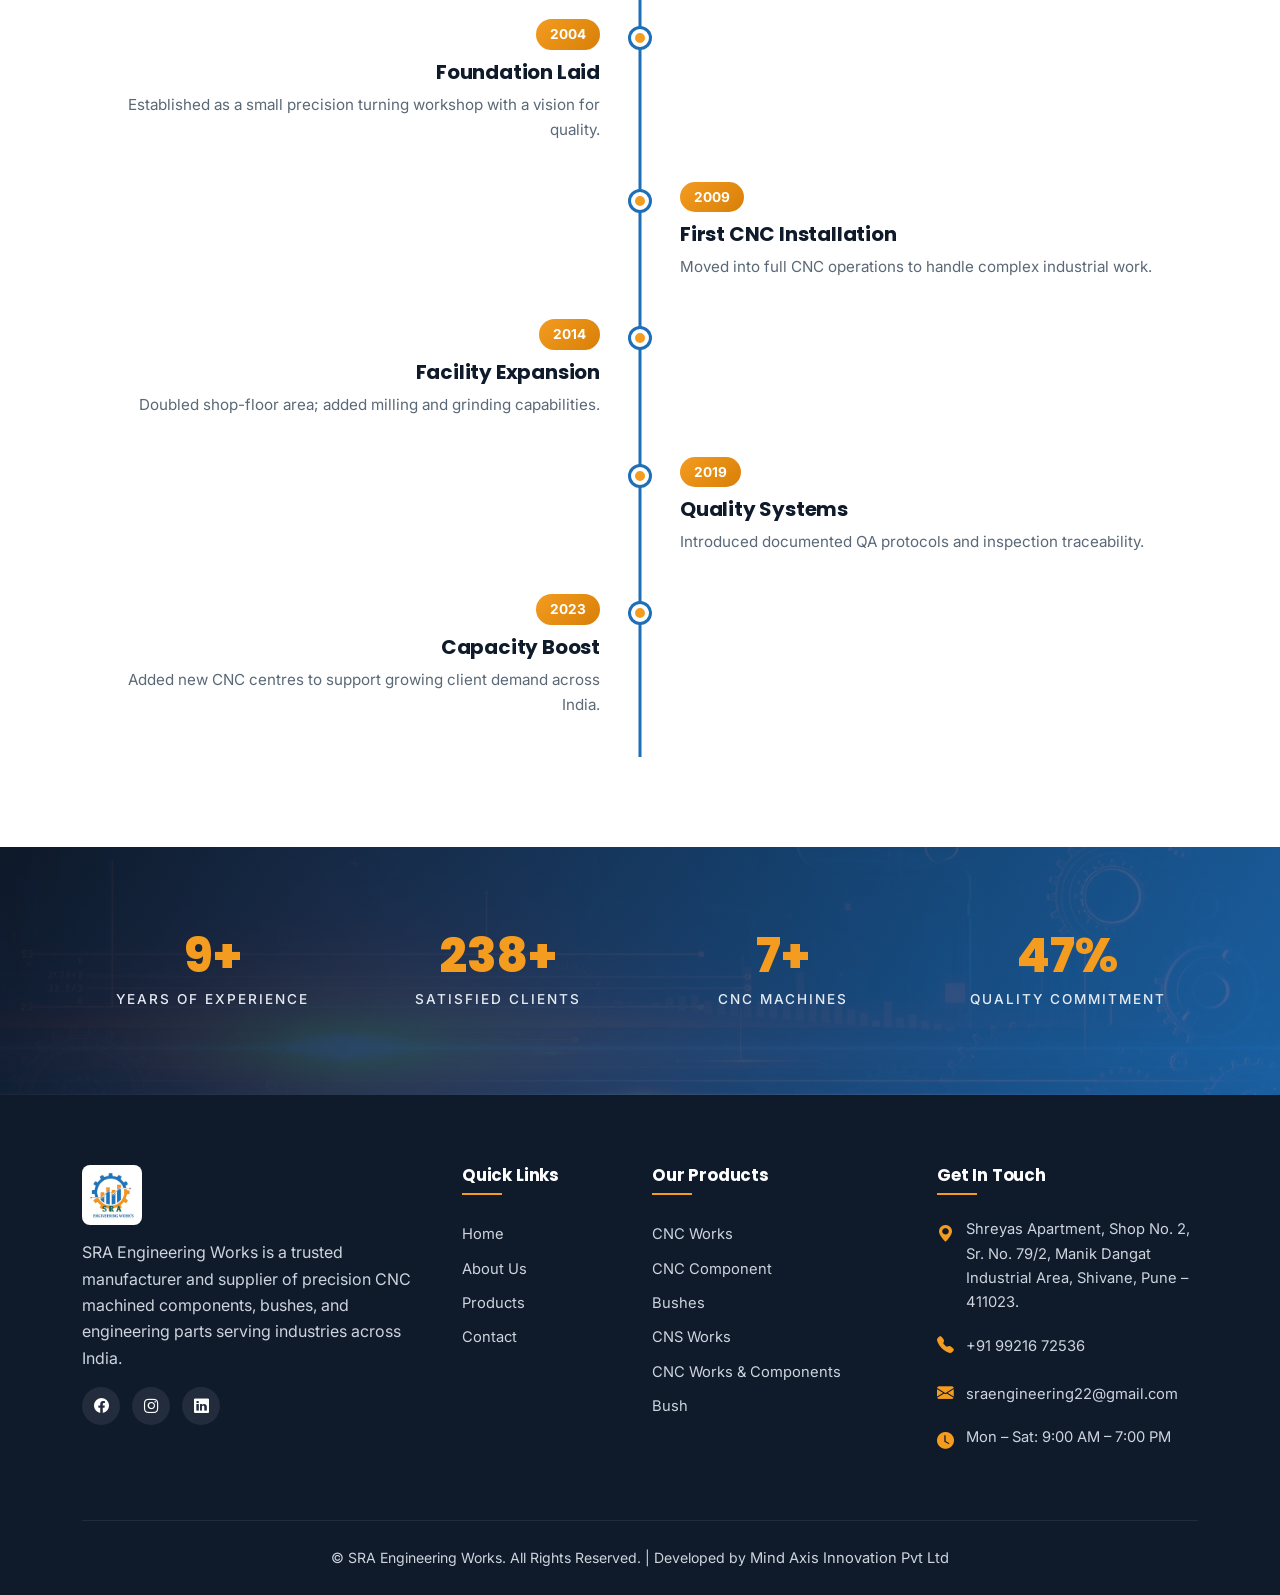
==== commit 220e0afa: "Update project with latest changes" ====
--- a/about.html
+++ b/about.html
@@ -20,10 +20,11 @@
 <body data-page="about">
 <div id="site-header"></div>
 
+<nav><ol class="breadcrumb"><li class="breadcrumb-item"><a href="index.html">Home</a></li><li class="breadcrumb-item active">About</li></ol></nav>
+
 <section class="page-banner">
   <div class="container text-center">
     <h1>About SRA Engineering Works</h1>
-    <nav><ol class="breadcrumb"><li class="breadcrumb-item"><a href="index.html">Home</a></li><li class="breadcrumb-item active">About</li></ol></nav>
   </div>
 </section>
 
--- a/css/style.css
+++ b/css/style.css
@@ -94,7 +94,7 @@
 /* Page Banner */
 .page-banner{padding:140px 0 70px;background:linear-gradient(120deg,rgba(15,26,43,.92),rgba(30,111,184,.85)),url('../images/hero-2.jpg') center/cover;color:#fff;position:relative}
 .page-banner h1{color:#fff;font-size:clamp(1.9rem,4vw,2.8rem);margin-bottom:10px}
-.page-banner .breadcrumb{justify-content:center;background:transparent;margin:0}
+.page-banner .breadcrumb{justify-content:center;background:transparent;margin:50px}
 .page-banner .breadcrumb-item,.page-banner .breadcrumb-item a{color:#cdd4dd}
 .page-banner .breadcrumb-item.active{color:var(--sra-orange)}
 .page-banner .breadcrumb-item+.breadcrumb-item::before{color:#cdd4dd}
@@ -169,13 +169,38 @@
 .footer .copy{border-top:1px solid rgba(255,255,255,.08);margin-top:50px;padding:20px 0;font-size:.88rem;text-align:center}
 
 /* Floating buttons */
-.float-btns{position:fixed;right:18px;bottom:18px;display:flex;flex-direction:column;gap:12px;z-index:1040}
+.float-btns{
+  position:fixed;
+  right:18px;
+  bottom:18px;
+  display:flex;
+  flex-direction:column;
+  gap:12px;
+  z-index:9999;
+}
 .float-btns a,.float-btns button{width:52px;height:52px;border-radius:50%;display:flex;align-items:center;justify-content:center;color:#fff;font-size:1.3rem;box-shadow:0 8px 20px rgba(0,0,0,.25);transition:all .3s;border:none;text-decoration:none}
 .float-btns a:hover,.float-btns button:hover{transform:scale(1.1) translateY(-3px)}
 .fb-whatsapp{background:#25d366}
 .fb-call{background:var(--sra-blue)}
-.fb-top{background:var(--sra-orange);opacity:0;visibility:hidden}
-.fb-top.show{opacity:1;visibility:visible}
+.fb-top{
+  background:var(--sra-orange);
+
+  opacity:0;
+  visibility:hidden;
+
+  transform:translateY(20px);
+
+  transition:
+    opacity .3s ease,
+    visibility .3s ease,
+    transform .3s ease;
+}
+
+.fb-top.show{
+  opacity:1;
+  visibility:visible;
+  transform:translateY(0);
+}
 
 /* Inquiry/Contact forms */
 .form-card{background:#fff;border-radius:14px;padding:36px;box-shadow:var(--shadow-soft)}
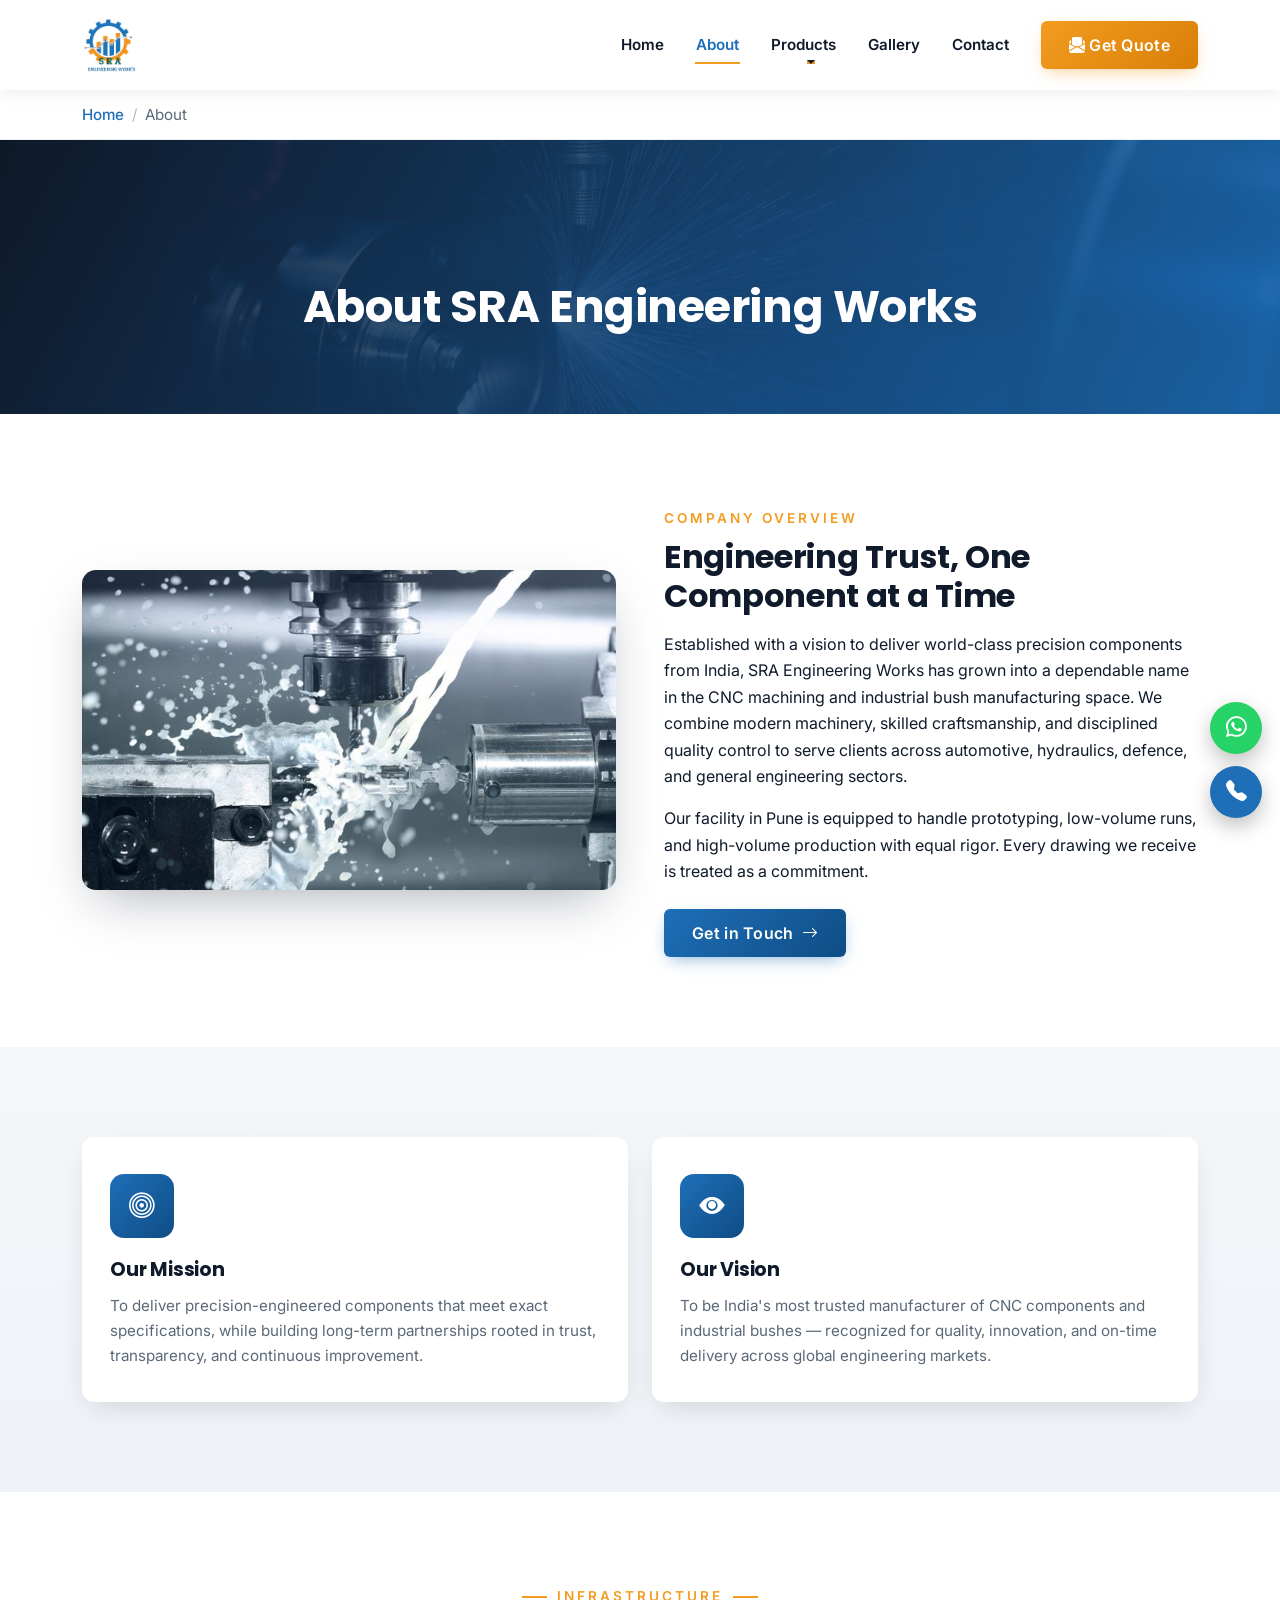
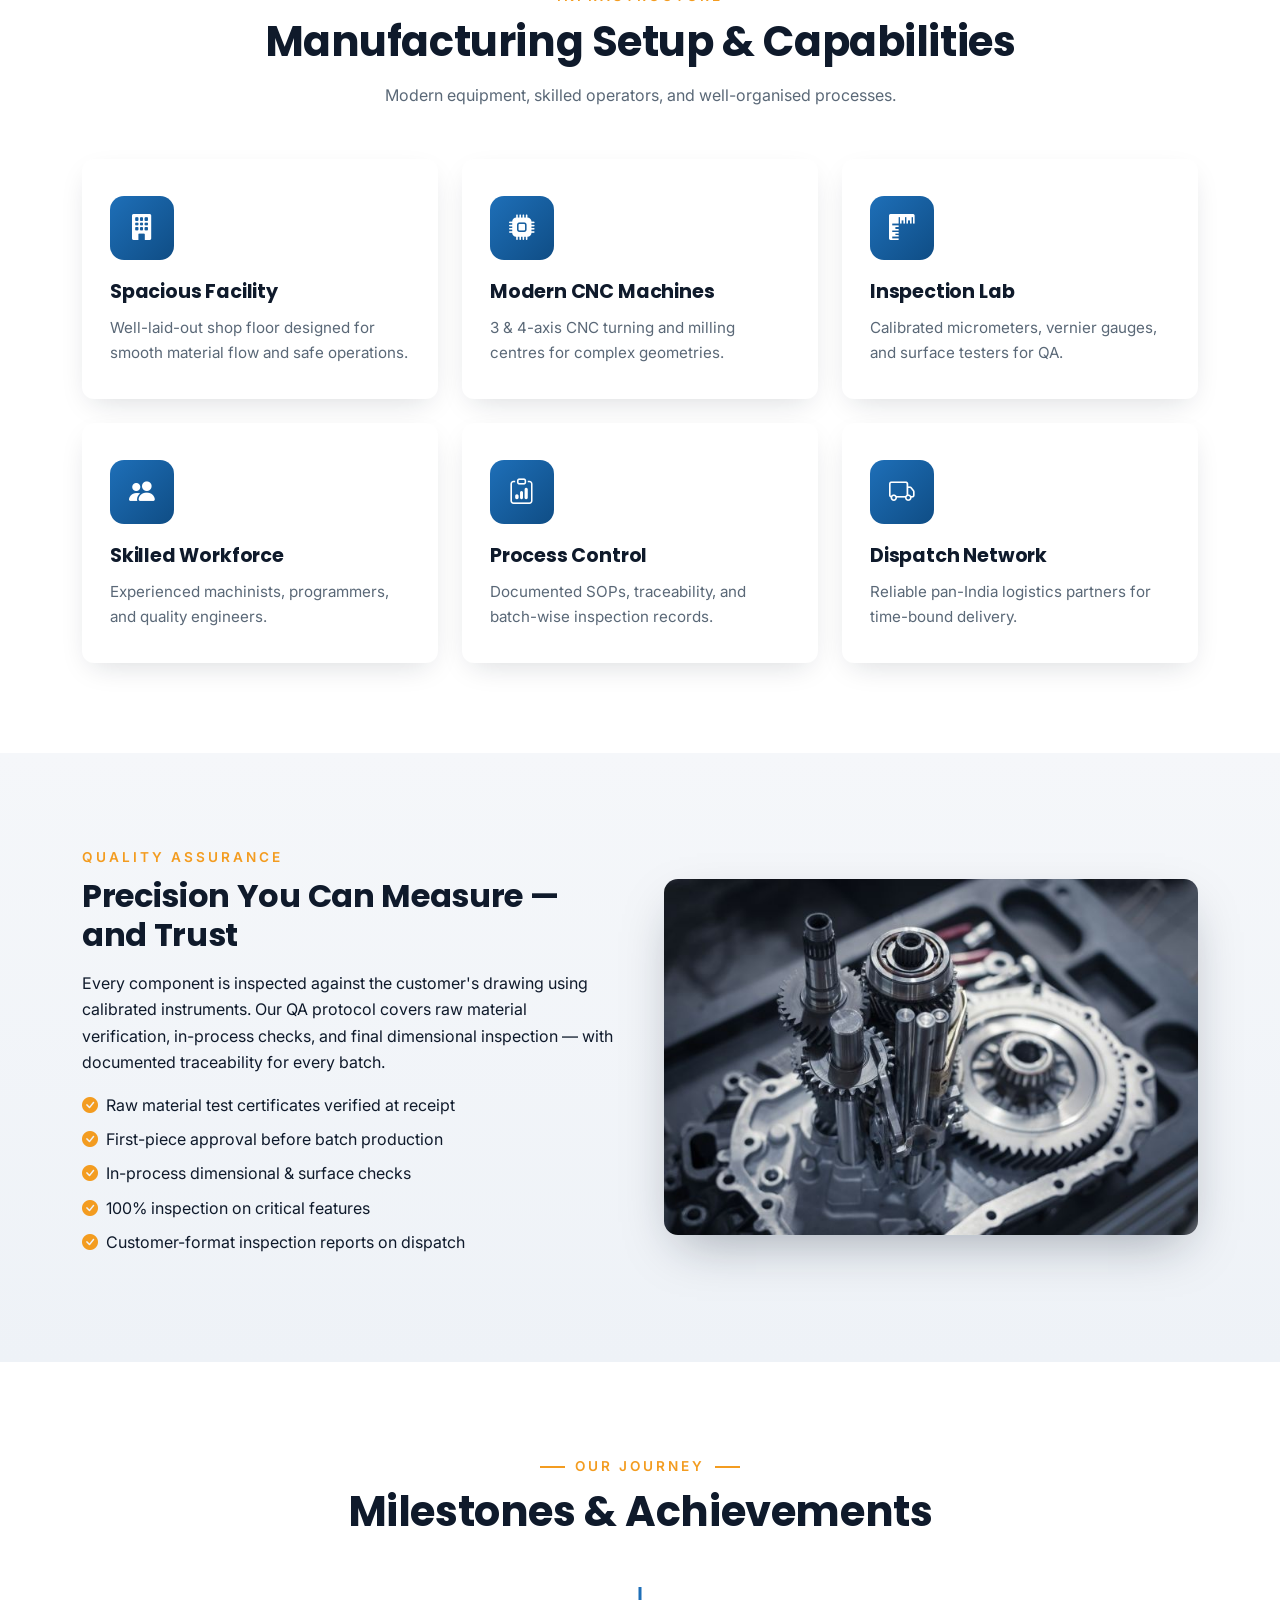
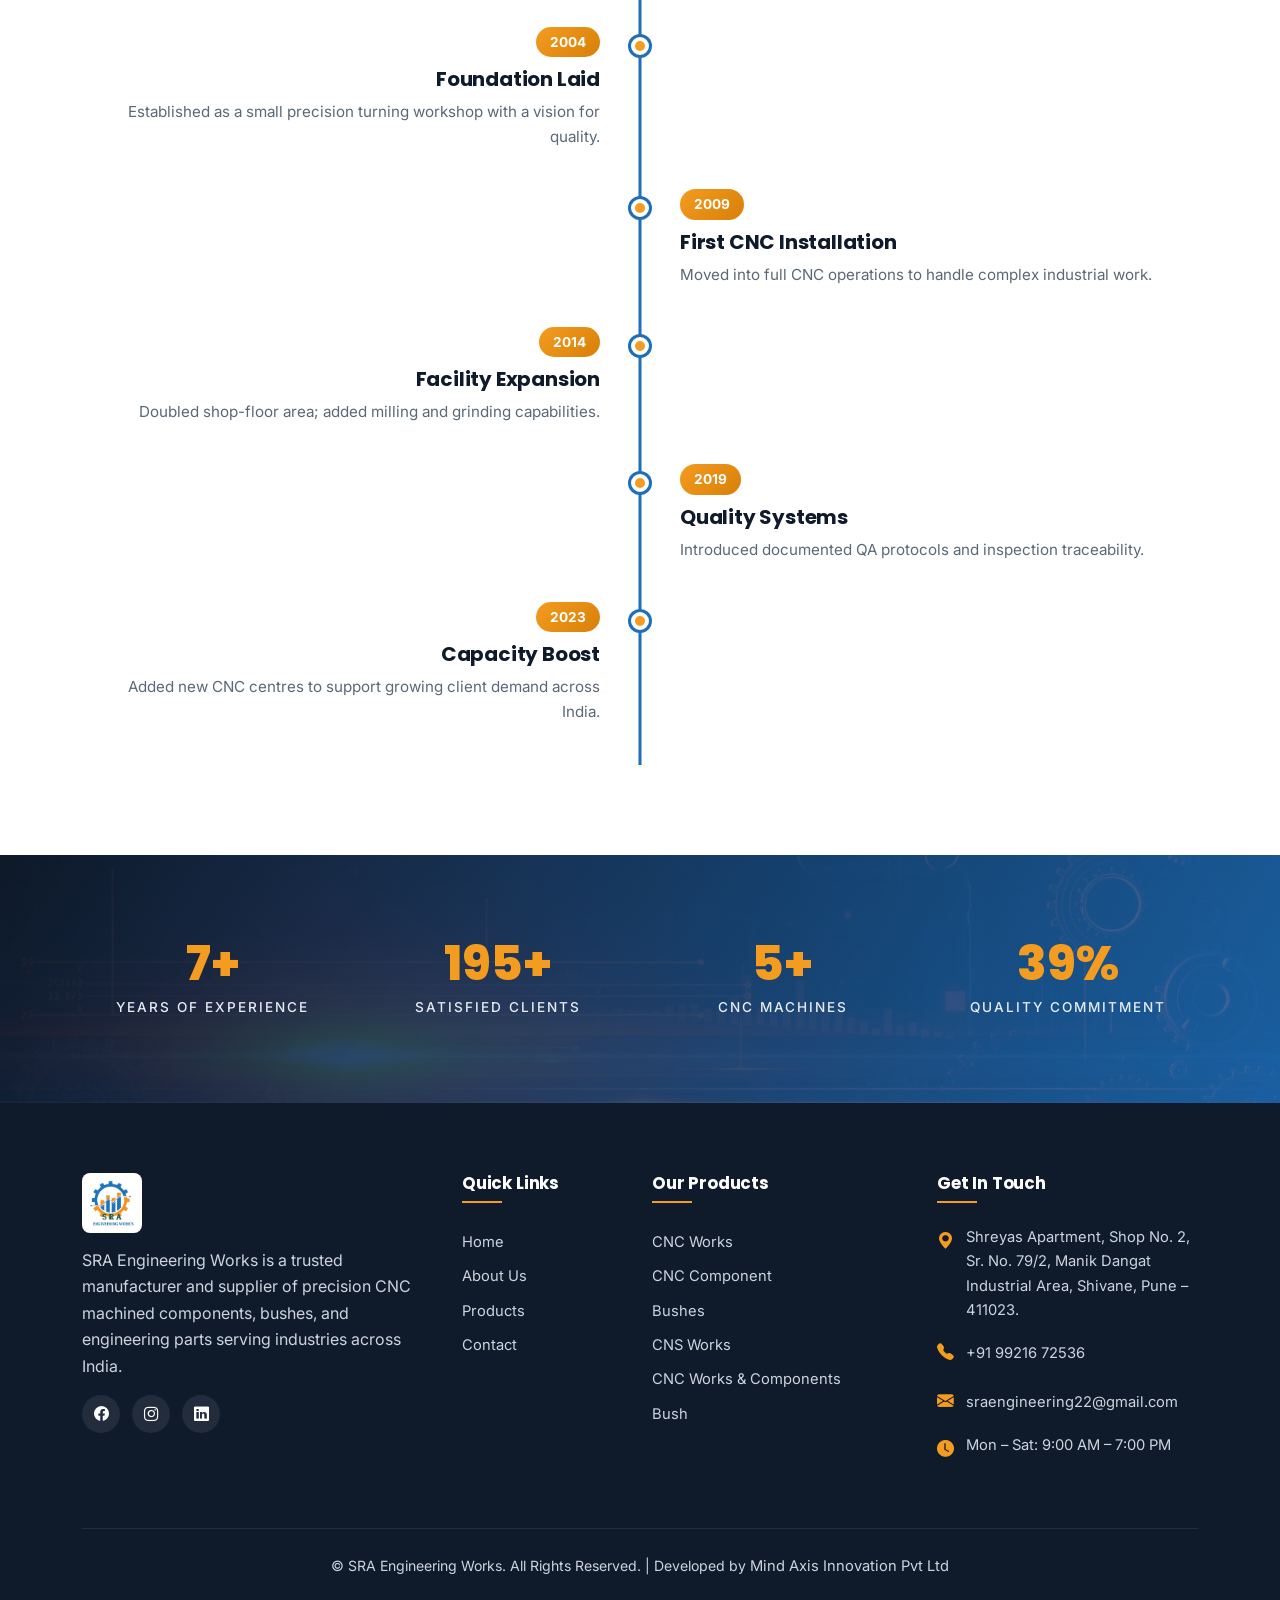
==== commit 37e05649: "Update project with latest changes" ====
--- a/about.html
+++ b/about.html
@@ -20,7 +20,16 @@
 <body data-page="about">
 <div id="site-header"></div>
 
-<nav><ol class="breadcrumb"><li class="breadcrumb-item"><a href="index.html">Home</a></li><li class="breadcrumb-item active">About</li></ol></nav>
+<div class="breadcrumb-bar">
+  <div class="container">
+    <nav aria-label="breadcrumb">
+      <ol class="breadcrumb">
+        <li class="breadcrumb-item"><a href="index.html">Home</a></li>
+        <li class="breadcrumb-item active" aria-current="page">About</li>
+      </ol>
+    </nav>
+  </div>
+</div>
 
 <section class="page-banner">
   <div class="container text-center">
@@ -31,7 +40,7 @@
 <section class="section">
   <div class="container">
     <div class="row align-items-center g-5">
-      <div class="col-lg-6 fade-up"><div class="split-img"><img src="images/about-factory.jpg" alt="SRA Engineering manufacturing facility"></div></div>
+      <div class="col-lg-6 fade-up"><div class="split-img"><img src="images/about-factory.jfif" alt="SRA Engineering manufacturing facility"></div></div>
       <div class="col-lg-6 fade-up">
         <span class="pretitle text-orange fw-semibold text-uppercase" style="letter-spacing:3px;font-size:.85rem">Company Overview</span>
         <h2 class="mt-2 mb-3">Engineering Trust, One Component at a Time</h2>
@@ -64,7 +73,7 @@
 <section class="section bg-light-grad">
   <div class="container">
     <div class="row align-items-center g-5">
-      <div class="col-lg-6 order-lg-2 fade-up"><div class="split-img"><img src="images/about-quality.jpg" alt="Quality assurance at SRA Engineering"></div></div>
+      <div class="col-lg-6 order-lg-2 fade-up"><div class="split-img"><img src="images/about-quality.jfif" alt="Quality assurance at SRA Engineering"></div></div>
       <div class="col-lg-6 fade-up">
         <span class="pretitle text-orange fw-semibold text-uppercase" style="letter-spacing:3px;font-size:.85rem">Quality Assurance</span>
         <h2 class="mt-2 mb-3">Precision You Can Measure — and Trust</h2>
--- a/css/style.css
+++ b/css/style.css
@@ -99,6 +99,33 @@
 .page-banner .breadcrumb-item.active{color:var(--sra-orange)}
 .page-banner .breadcrumb-item+.breadcrumb-item::before{color:#cdd4dd}
 
+/* Standalone Breadcrumb Bar */
+.breadcrumb-bar {
+  background-color: var(--sra-white);
+  padding: 12px 0;
+  border-bottom: 1px solid #eef2f7;
+  font-size: 0.95rem;
+}
+.breadcrumb-bar .breadcrumb {
+  margin-bottom: 0;
+  background: transparent;
+  padding: 0;
+}
+.breadcrumb-bar .breadcrumb-item a {
+  color: var(--sra-blue);
+  font-weight: 500;
+}
+.breadcrumb-bar .breadcrumb-item a:hover {
+  color: var(--sra-orange);
+}
+.breadcrumb-bar .breadcrumb-item.active {
+  color: var(--sra-grey);
+}
+.breadcrumb-bar .breadcrumb-item + .breadcrumb-item::before {
+  color: #aeb8c3; /* Light grey separator */
+  content: "/";
+}
+
 /* Cards */
 .feature-card{background:#fff;border-radius:12px;padding:34px 28px;box-shadow:var(--shadow-soft);transition:all .4s ease;height:100%;border-top:3px solid transparent}
 .feature-card:hover{transform:translateY(-8px);box-shadow:var(--shadow-strong);border-top-color:var(--sra-orange)}
@@ -138,7 +165,7 @@
 
 /* About split */
 .split-img{border-radius:14px;overflow:hidden;box-shadow:var(--shadow-strong);position:relative}
-.split-img img{display:block;width:100%}
+.split-img img{display:block;width:100%;height:50%;}
 .split-img::before{content:"";position:absolute;top:-20px;left:-20px;width:120px;height:120px;border:6px solid var(--sra-orange);border-radius:14px;z-index:-1}
 
 /* Testimonial */
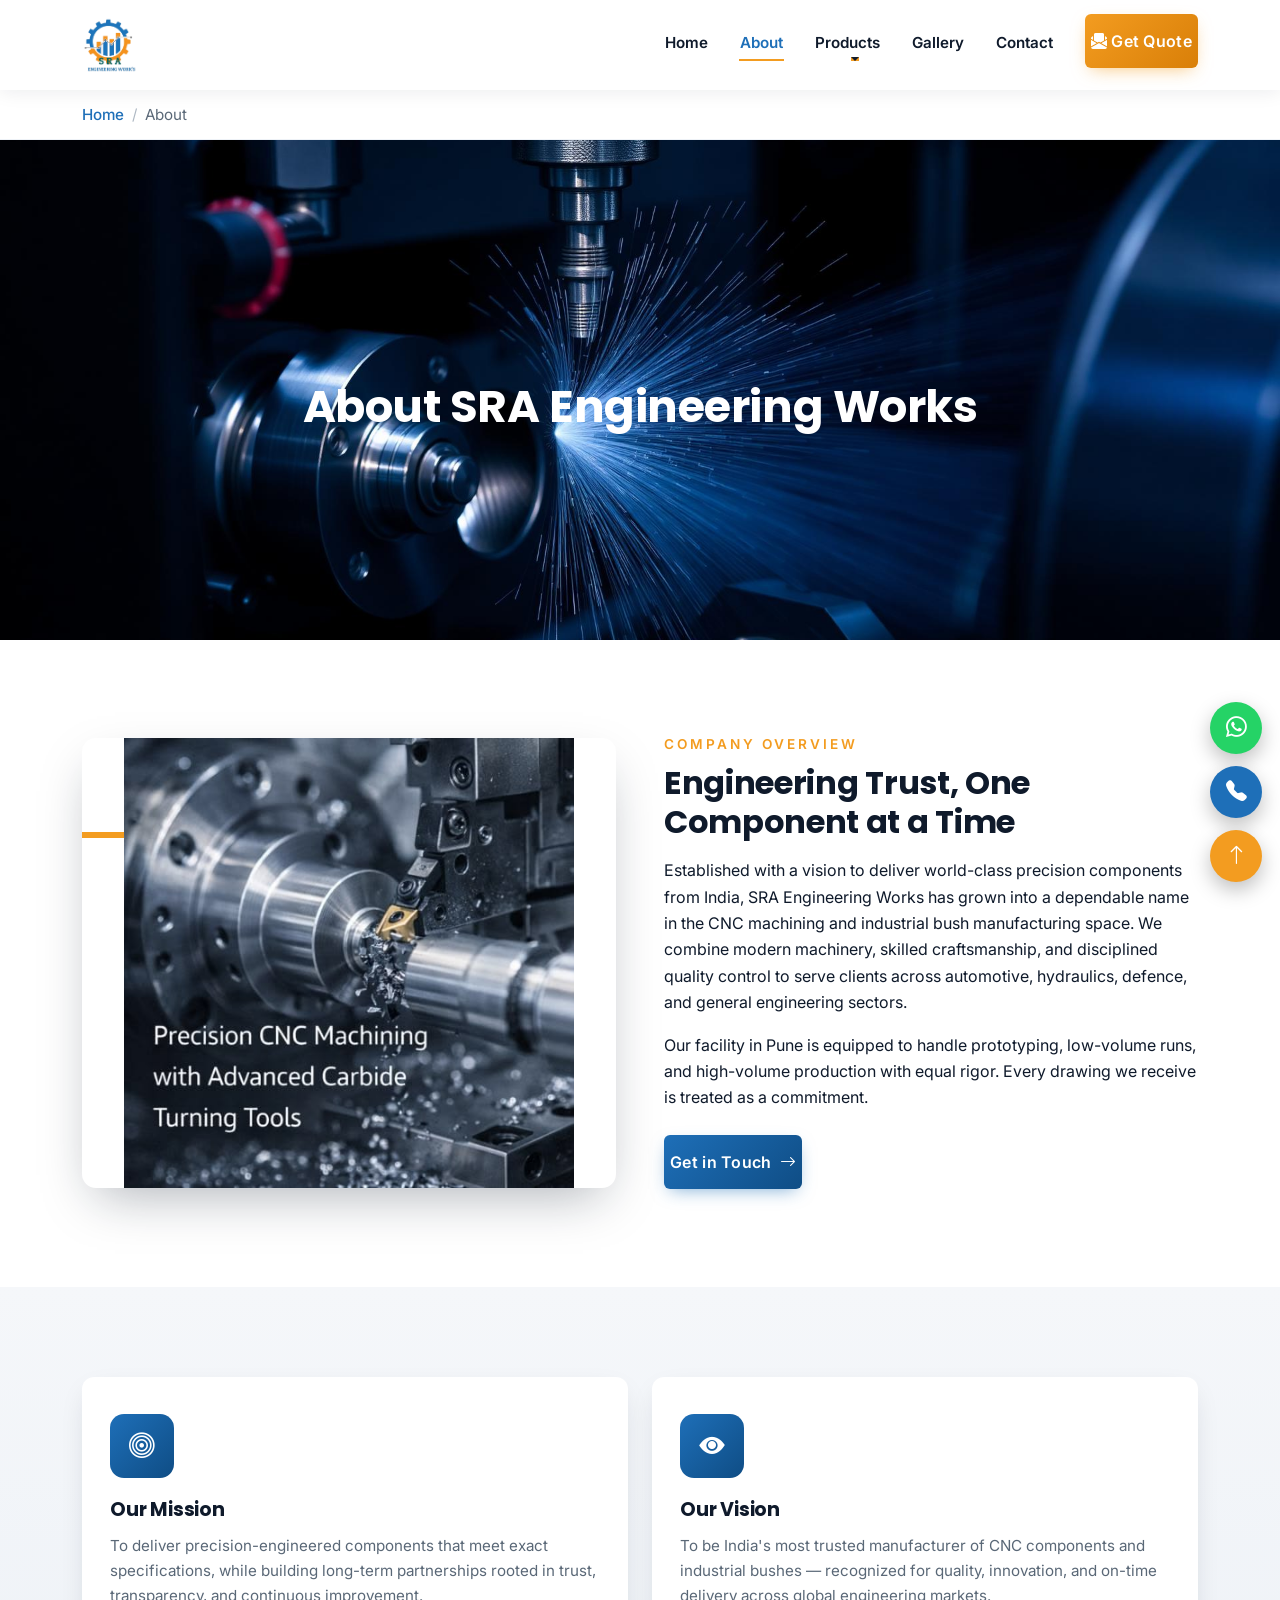
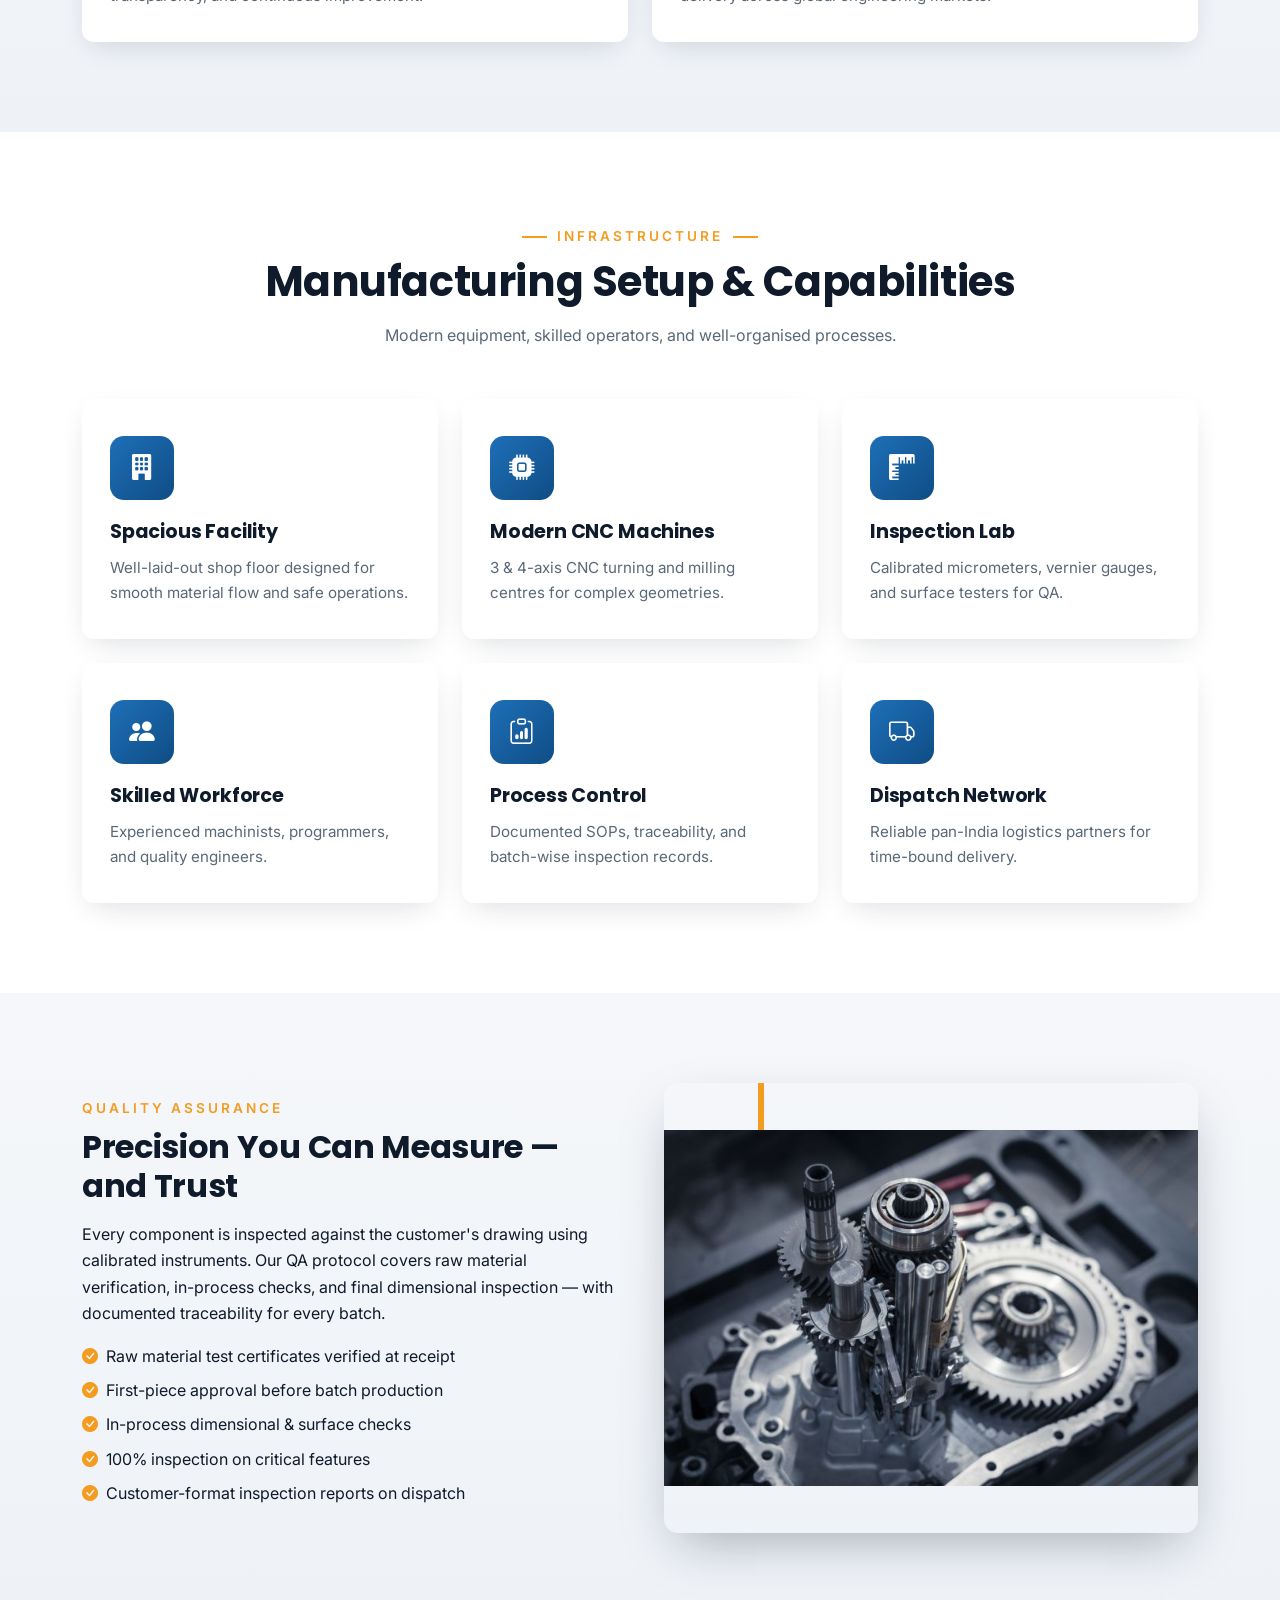
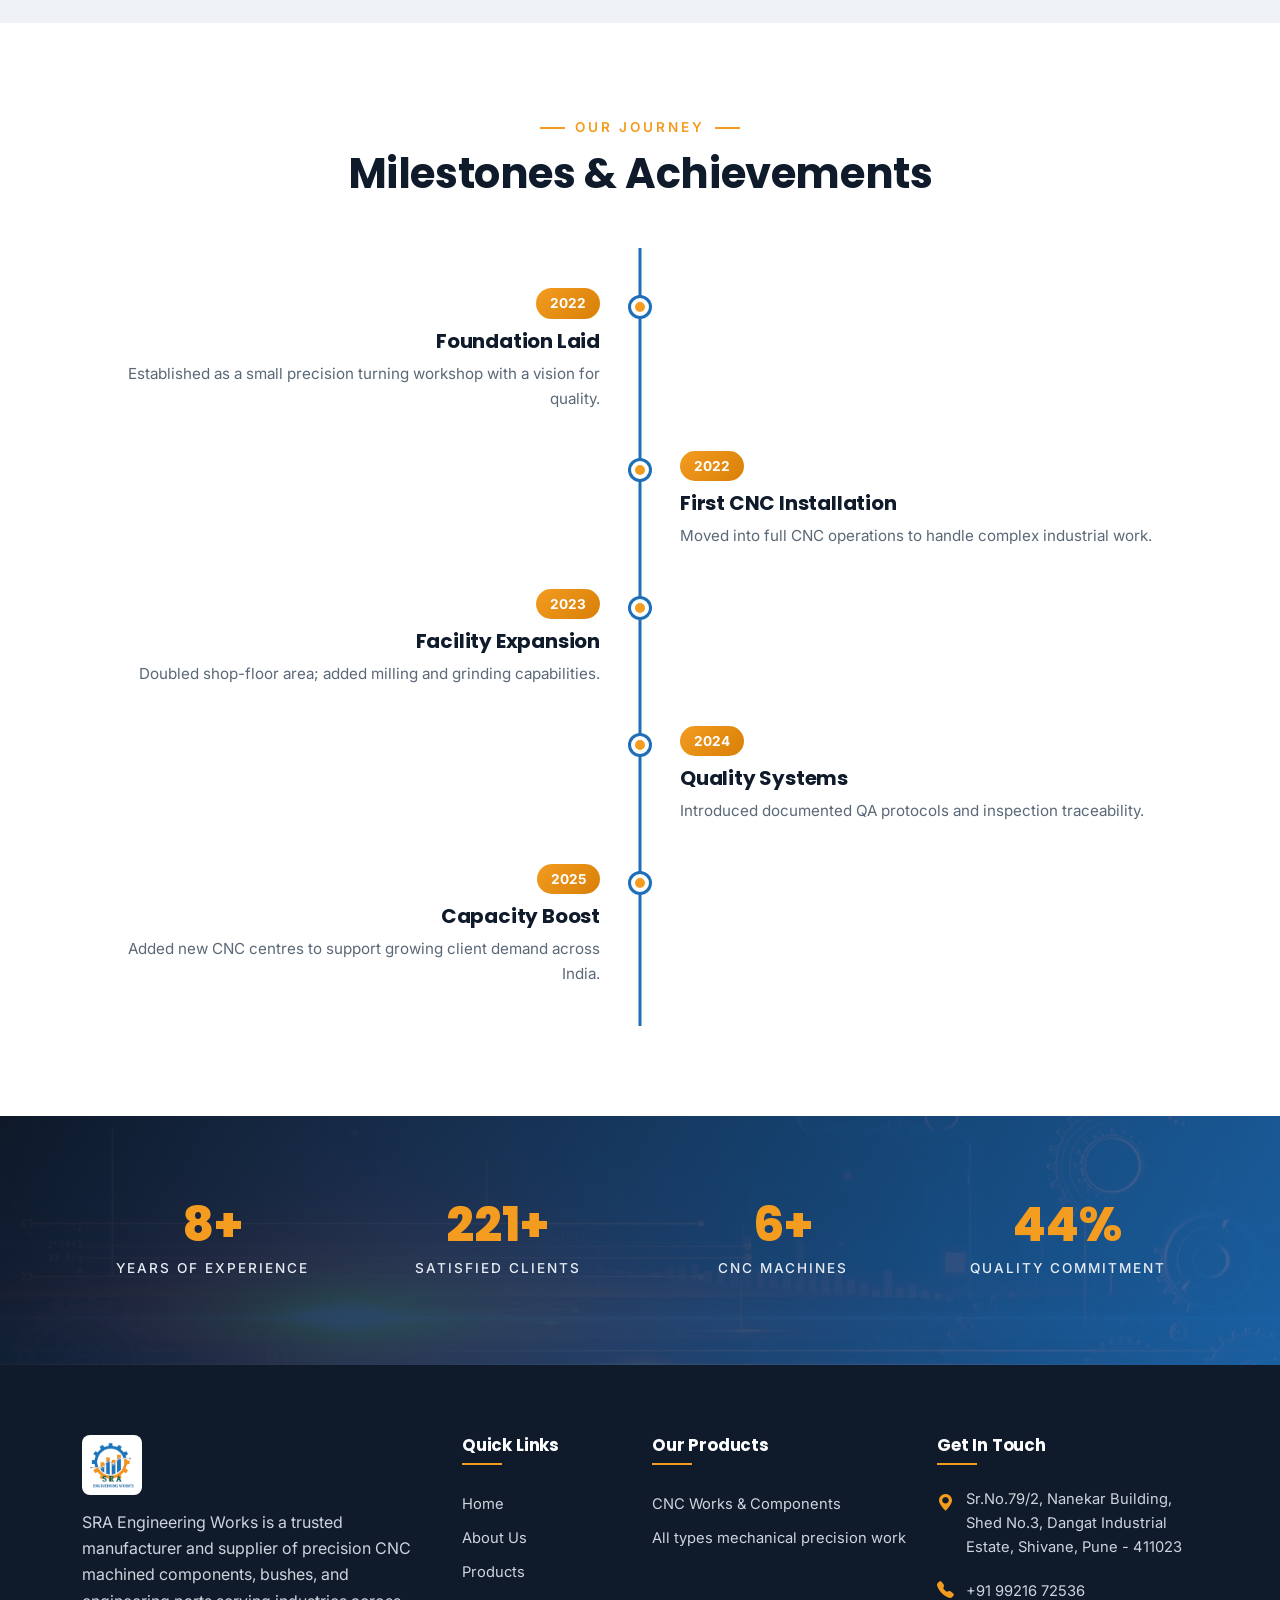
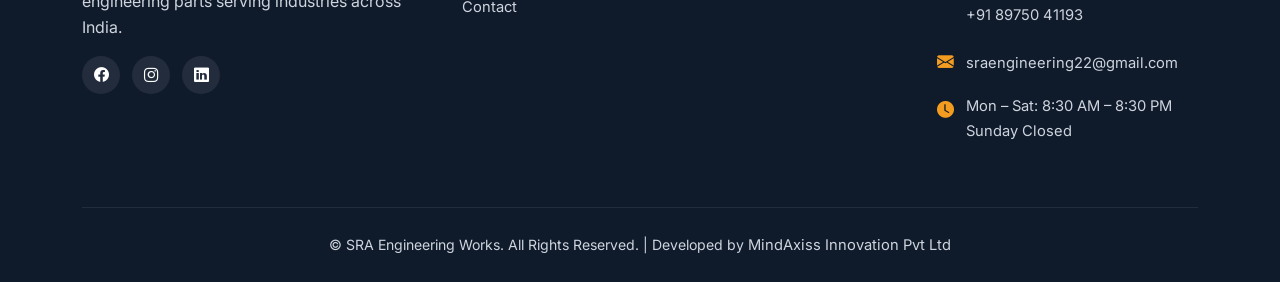
==== commit b025fb4d: "Update project with latest changes" ====
--- a/about.html
+++ b/about.html
@@ -94,7 +94,11 @@
   <div class="container">
     <div class="section-title fade-up"><span class="pretitle">Our Journey</span><h2>Milestones &amp; Achievements</h2></div>
     <div class="timeline">
-      <div class="tl-item fade-up"><span class="year">2004</span><h5>Foundation Laid</h5><p>Established as a small precision turning workshop with a vision for quality.</p></div><div class="tl-item fade-up"><span class="year">2009</span><h5>First CNC Installation</h5><p>Moved into full CNC operations to handle complex industrial work.</p></div><div class="tl-item fade-up"><span class="year">2014</span><h5>Facility Expansion</h5><p>Doubled shop-floor area; added milling and grinding capabilities.</p></div><div class="tl-item fade-up"><span class="year">2019</span><h5>Quality Systems</h5><p>Introduced documented QA protocols and inspection traceability.</p></div><div class="tl-item fade-up"><span class="year">2023</span><h5>Capacity Boost</h5><p>Added new CNC centres to support growing client demand across India.</p></div>
+      <div class="tl-item fade-up"><span class="year">2022</span><h5>Foundation Laid</h5><p>Established as a small precision turning workshop with a vision for quality.</p></div>
+      <div class="tl-item fade-up"><span class="year">2022</span><h5>First CNC Installation</h5><p>Moved into full CNC operations to handle complex industrial work.</p></div>
+      <div class="tl-item fade-up"><span class="year">2023</span><h5>Facility Expansion</h5><p>Doubled shop-floor area; added milling and grinding capabilities.</p></div>
+      <div class="tl-item fade-up"><span class="year">2024</span><h5>Quality Systems</h5><p>Introduced documented QA protocols and inspection traceability.</p></div>
+      <div class="tl-item fade-up"><span class="year">2025</span><h5>Capacity Boost</h5><p>Added new CNC centres to support growing client demand across India.</p></div>
     </div>
   </div>
 </section>
--- a/css/style.css
+++ b/css/style.css
@@ -43,7 +43,7 @@
 .section-title p{color:var(--sra-grey);max-width:720px;margin:0 auto}
 
 /* Buttons */
-.btn{border-radius:6px;font-weight:600;padding:12px 28px;letter-spacing:.3px;transition:all .35s ease;border:none}
+.btn{border-radius:6px;font-weight:600;padding:15px 6px;margin-bottom: 8px; letter-spacing:.3px;transition:all .35s ease;border:none}
 .btn-primary-sra{background:var(--grad-primary);color:#fff;box-shadow:0 6px 18px -6px rgba(30,111,184,.6)}
 .btn-primary-sra:hover{transform:translateY(-3px);box-shadow:0 14px 24px -8px rgba(30,111,184,.7);color:#fff}
 .btn-accent-sra{background:var(--grad-accent);color:#fff;box-shadow:0 6px 18px -6px rgba(243,156,32,.6)}
@@ -68,7 +68,7 @@
 .navbar-sra .brand-text{line-height:1.1}
 .navbar-sra .brand-text .name{font-family:'Poppins',sans-serif;font-weight:800;color:var(--sra-blue);font-size:1.2rem;display:block}
 .navbar-sra .brand-text .tag{font-size:.7rem;letter-spacing:2px;color:var(--sra-orange);text-transform:uppercase}
-.navbar-sra .nav-link{color:var(--sra-dark)!important;font-weight:600;font-size:.95rem;padding:10px 16px!important;position:relative}
+.navbar-sra .nav-link{color:var(--sra-dark)!important;font-weight:600;font-size:.95rem;padding:10px 16px!important;margin-bottom: 5px; position:relative}
 .navbar-sra .nav-link::after{content:"";position:absolute;left:50%;bottom:4px;width:0;height:2px;background:var(--sra-orange);transition:all .3s}
 .navbar-sra .nav-link:hover::after,.navbar-sra .nav-link.active::after{width:60%;left:20%}
 .navbar-sra .nav-link.active,.navbar-sra .nav-link:hover{color:var(--sra-blue)!important}
@@ -85,14 +85,109 @@
 .hero-slider .hero-pretitle{display:inline-block;background:var(--grad-accent);color:#fff;padding:6px 16px;border-radius:30px;font-size:.8rem;letter-spacing:2px;text-transform:uppercase;margin-bottom:18px;font-weight:600}
 .hero-slider h1{color:#fff;font-size:clamp(2rem,5vw,3.8rem);font-weight:800;margin-bottom:20px;line-height:1.15;text-shadow:0 4px 16px rgba(0,0,0,.4);max-width:780px}
 .hero-slider p{color:#e6ecf3;font-size:clamp(1rem,1.4vw,1.15rem);max-width:600px;margin-bottom:30px}
-.hero-slider .carousel-indicators{bottom:30px}
+.hero-slider .carousel-indicators{bottom:0px}
 .hero-slider .carousel-indicators button{width:40px;height:4px;border-radius:2px;background:#fff;opacity:.4}
 .hero-slider .carousel-indicators .active{background:var(--sra-orange);opacity:1}
 .hero-slider .carousel-control-prev,.hero-slider .carousel-control-next{width:60px;opacity:.7}
 .hero-slider .carousel-control-prev-icon,.hero-slider .carousel-control-next-icon{width:50px;height:50px;background-color:rgba(243,156,32,.85);border-radius:50%;background-size:40%}
 
+/* =========================================================
+   Hero Slider Responsive Fixes (Exact Match & Overlap Fix)
+   ========================================================= */
+
+@media (max-width: 991px) {
+  .hero-slider .carousel-item {
+    height: 70vh;
+    min-height: 500px;
+  }
+  .hero-slider .carousel-caption {
+    top: 50%;
+    transform: translateY(-50%);
+    padding: 0 20px;
+  }
+}
+
+@media (max-width: 767px) {
+  .hero-slider .carousel-item {
+    height: 100vh;
+    min-height: 550px;
+  }
+  
+  /* FIX 1: Anchor text to the bottom to stop overlapping with indicators */
+  .hero-slider .carousel-caption {
+    top: 15%; 
+    bottom: 80px; /* Forces the entire block to sit cleanly above the indicators */
+    transform: none; /* Removes the vertical centering */
+    text-align: left;
+    left: 5%;
+    right: 65px; /* FIX 2: Prevents buttons/text from hitting the WhatsApp icon */
+    padding: 0;
+  }
+  
+  .hero-slider .hero-pretitle {
+    font-size: 0.75rem;
+    padding: 6px 14px;
+    margin-bottom: 12px;
+  }
+
+  .hero-slider h1 {
+    font-size: clamp(1.9rem, 8vw, 2.6rem); 
+    line-height: 1.1;
+    margin-bottom: 12px;
+  }
+  
+  .hero-slider p {
+    font-size: 0.9rem;
+    margin-bottom: 18px;
+  }
+  
+  /* FIX 3: Shrink buttons slightly so they fit side-by-side perfectly */
+  .hero-slider .carousel-caption .btn {
+    display: inline-block; 
+    width: auto;
+    padding: 10px 12px; 
+    font-size: 0.8rem;
+    margin-bottom: 5px;
+    white-space: nowrap; /* Prevents text inside the button from wrapping to two lines */
+  }
+  
+  .hero-slider .carousel-caption .me-2 {
+    margin-right: 6px !important;
+  }
+  
+  /* Push indicators to the very bottom, out of the way of the buttons */
+  .hero-slider .carousel-indicators {
+    bottom: 20px;
+    left: 0;
+    right: 0;
+    margin-left: 0;
+    justify-content: center;
+  }
+
+  .hero-slider .carousel-indicators button {
+    width: 32px;
+    height: 12px; 
+    margin: 0 5px;
+    border-radius: 2px;
+    opacity: 0.5;
+    background-color: #aeb8c3;
+  }
+
+  .hero-slider .carousel-indicators .active {
+    opacity: 1;
+    background-color: var(--sra-orange);
+  }
+}
+
+/* Extra safety for ultra-small screens (like older iPhones) */
+@media (max-width: 380px) {
+  .hero-slider .carousel-caption .btn {
+    padding: 8px 8px;
+    font-size: 0.75rem;
+  }
+}
 /* Page Banner */
-.page-banner{padding:140px 0 70px;background:linear-gradient(120deg,rgba(15,26,43,.92),rgba(30,111,184,.85)),url('../images/hero-2.jpg') center/cover;color:#fff;position:relative}
+.page-banner{padding:240px 0 70px;background:url('../images/hero-2.jpg') center/cover;color:#fff;position:relative; min-height: 500px;}
 .page-banner h1{color:#fff;font-size:clamp(1.9rem,4vw,2.8rem);margin-bottom:10px}
 .page-banner .breadcrumb{justify-content:center;background:transparent;margin:50px}
 .page-banner .breadcrumb-item,.page-banner .breadcrumb-item a{color:#cdd4dd}
@@ -144,10 +239,11 @@
 .industry-card h5{color:#fff;margin:0;font-size:1.05rem}
 
 /* Product card */
+/* Product card */
 .product-card{background:#fff;border-radius:14px;overflow:hidden;box-shadow:var(--shadow-soft);transition:all .4s;height:100%;display:flex;flex-direction:column}
 .product-card:hover{transform:translateY(-8px);box-shadow:var(--shadow-strong)}
-.product-card .img-wrap{position:relative;overflow:hidden;aspect-ratio:4/3;background:#eef2f7}
-.product-card .img-wrap img{width:100%;height:100%;object-fit:cover;transition:transform .6s}
+.product-card .img-wrap{position:relative;overflow:hidden;aspect-ratio:4/3;background:#eef2f7; display: flex; align-items: center; justify-content: center;}
+.product-card .img-wrap img{width:100%;height:100%;object-fit:contain;transition:transform .6s} /* Changed from cover to contain */
 .product-card:hover .img-wrap img{transform:scale(1.1)}
 .product-card .img-wrap::after{content:"";position:absolute;inset:0;background:linear-gradient(180deg,transparent 50%,rgba(15,26,43,.55) 100%);opacity:0;transition:all .4s}
 .product-card:hover .img-wrap::after{opacity:1}
@@ -164,9 +260,30 @@
 .counter-item .label{color:#e6ecf3;text-transform:uppercase;letter-spacing:2px;font-size:.85rem;font-weight:500}
 
 /* About split */
-.split-img{border-radius:14px;overflow:hidden;box-shadow:var(--shadow-strong);position:relative}
-.split-img img{display:block;width:100%;height:50%;}
-.split-img::before{content:"";position:absolute;top:-20px;left:-20px;width:120px;height:120px;border:6px solid var(--sra-orange);border-radius:14px;z-index:-1}
+.split-img {
+  border-radius: 14px;
+  overflow: hidden;
+  box-shadow: var(--shadow-strong);
+  position: relative;
+  height: 450px; /* Stretches the container to match the right column's height */
+}
+.split-img img {
+  display: block;
+  width: 100%;
+  height: 100%; /* Forces the image to fill the stretched container */
+  object-fit: contain; /* Crops the image proportionally instead of squishing it */
+}
+.split-img::before {
+  content: "";
+  position: absolute;
+  top: -20px;
+  left: -20px;
+  width: 120px;
+  height: 120px;
+  border: 6px solid var(--sra-orange);
+  border-radius: 14px;
+  z-index: -1;
+}
 
 /* Testimonial */
 .testi-card{background:#fff;border-radius:14px;padding:32px;box-shadow:var(--shadow-soft);position:relative;height:100%}
@@ -188,12 +305,38 @@
 .footer h5::after{content:"";position:absolute;left:0;bottom:0;width:40px;height:2px;background:var(--sra-orange)}
 .footer a{color:#cdd4dd;display:inline-block;padding:5px 0;font-size:.92rem}
 .footer a:hover{color:var(--sra-orange);padding-left:6px}
-.footer .brand img{height:60px;margin-bottom:14px;background:#fff;padding:6px;border-radius:8px}
+.footer .brand img{height:60px;margin-bottom:14px;background:#fff;padding:6px;border-radius:8px;}
 .footer .social a{width:38px;height:38px;border-radius:50%;background:rgba(255,255,255,.08);display:inline-flex;align-items:center;justify-content:center;margin-right:8px;color:#fff;padding:0}
 .footer .social a:hover{background:var(--sra-orange);padding-left:0;transform:translateY(-3px)}
 .footer .contact-list li{display:flex;gap:12px;margin-bottom:14px;font-size:.92rem}
 .footer .contact-list i{color:var(--sra-orange);font-size:1.05rem;flex-shrink:0;margin-top:3px}
 .footer .copy{border-top:1px solid rgba(255,255,255,.08);margin-top:50px;padding:20px 0;font-size:.88rem;text-align:center}
+
+/* Center Footer Logo and Social Icons on Mobile Devices */
+@media (max-width: 767px) {
+  /* Centers the logo container */
+  .footer .brand {
+    text-align: center;
+  }
+  
+  /* Ensures the image acts as a block and centers itself if needed */
+  .footer .brand img {
+    margin-left: auto;
+    margin-right: auto;
+  }
+
+  /* Centers the social icons */
+  .footer .social {
+    display: flex;
+    justify-content: center;
+    text-align: center;
+  }
+
+  /* OPTIONAL: Center the paragraph text below the logo for a uniform look */
+  .footer .col-lg-4 p {
+    text-align: left;
+  }
+}
 
 /* Floating buttons */
 .float-btns{
@@ -212,10 +355,10 @@
 .fb-top{
   background:var(--sra-orange);
 
-  opacity:0;
+  /* opacity:0;
   visibility:hidden;
 
-  transform:translateY(20px);
+  transform:translateY(20px); */
 
   transition:
     opacity .3s ease,
@@ -267,9 +410,26 @@
 .specs-table tr:nth-child(even) td{background:#f9fafc}
 
 /* Gallery */
-.gallery-img{border-radius:10px;overflow:hidden;aspect-ratio:1;background:#eef2f7;transition:all .3s;cursor:pointer}
-.gallery-img img{width:100%;height:100%;object-fit:cover;transition:transform .5s}
-.gallery-img:hover img{transform:scale(1.1)}
+.gallery-img {
+  border-radius: 10px;
+  overflow: hidden;
+  aspect-ratio: 1; /* Keeps the uniform square boxes */
+  background: #eef2f7;
+  transition: all .3s;
+  cursor: pointer;
+  display: flex;
+  align-items: center;
+  justify-content: center;
+}
+.gallery-img img {
+  width: 100%;
+  height: 100%;
+  object-fit: contain; /* Shows full image without cropping */
+  transition: transform .5s;
+}
+.gallery-img:hover img {
+  transform: scale(1.1);
+}
 
 /* Map */
 .map-wrap{position:relative;height:450px;overflow:hidden}
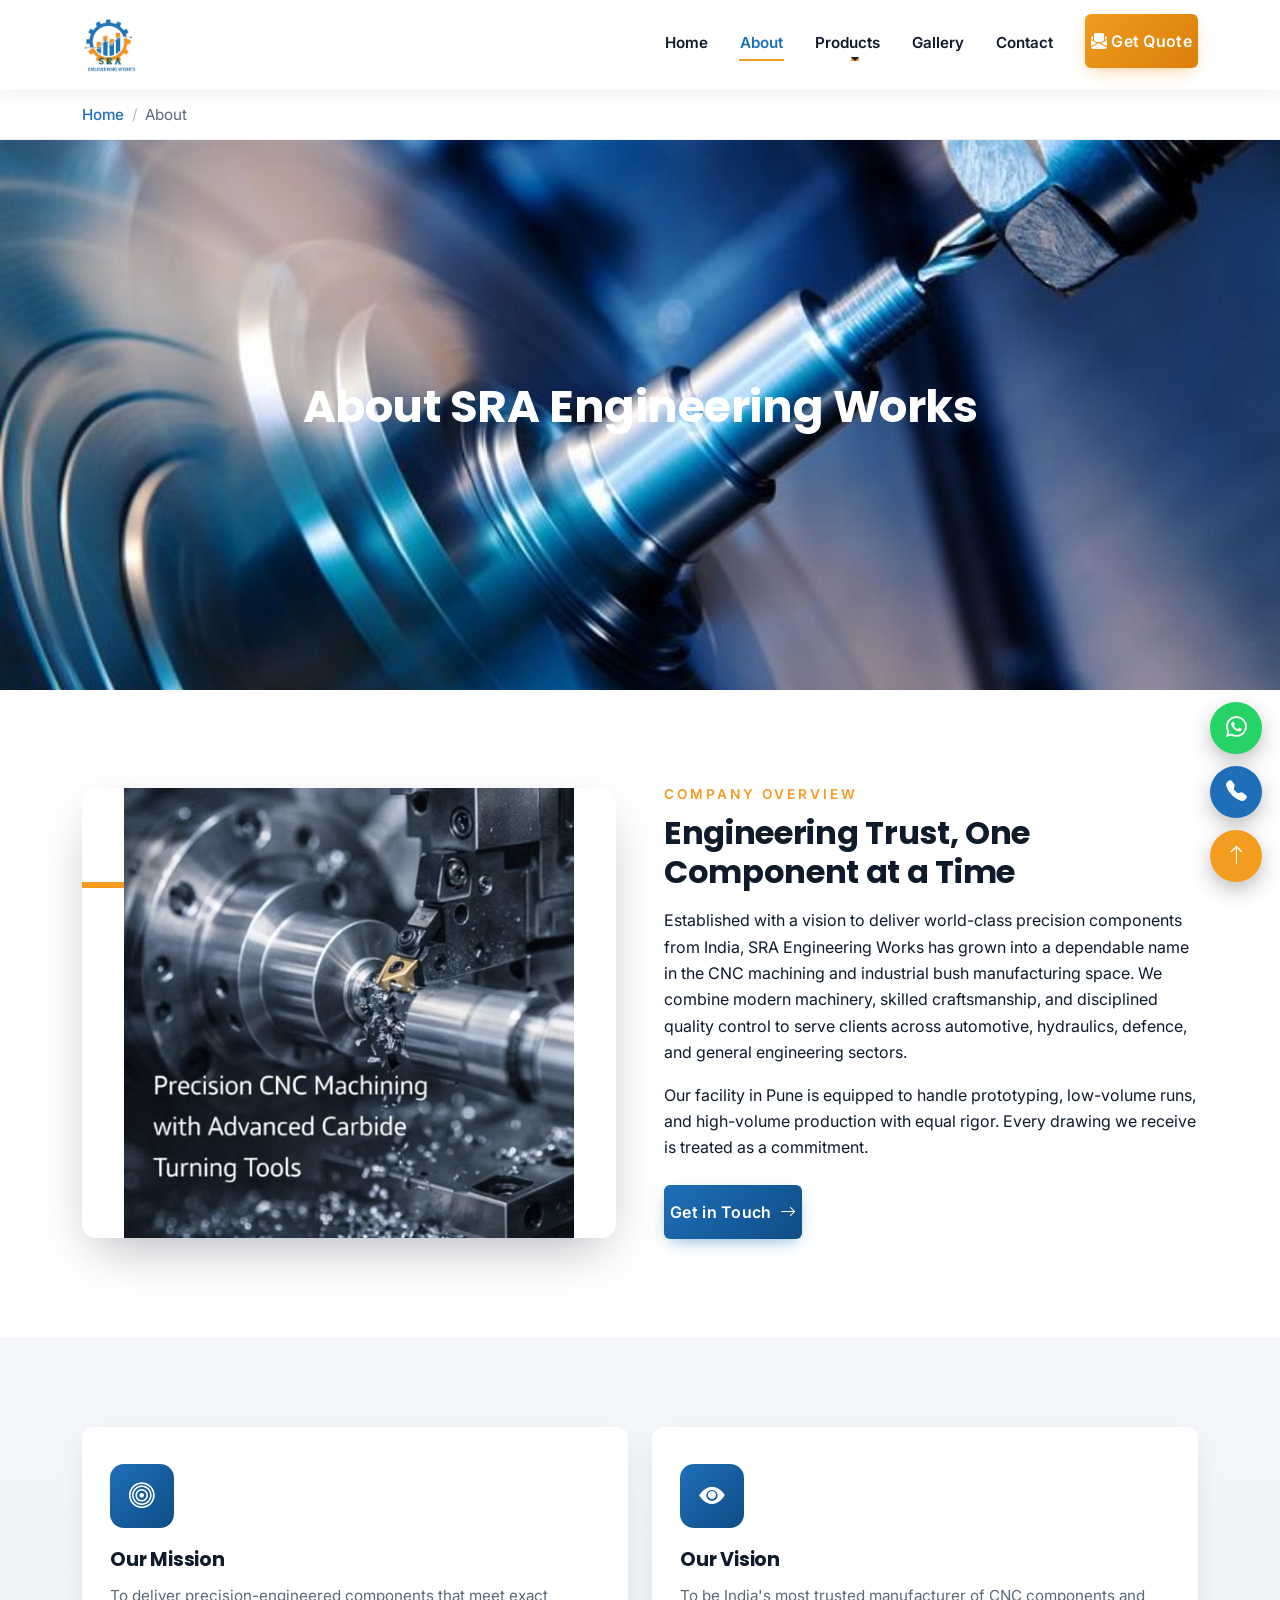
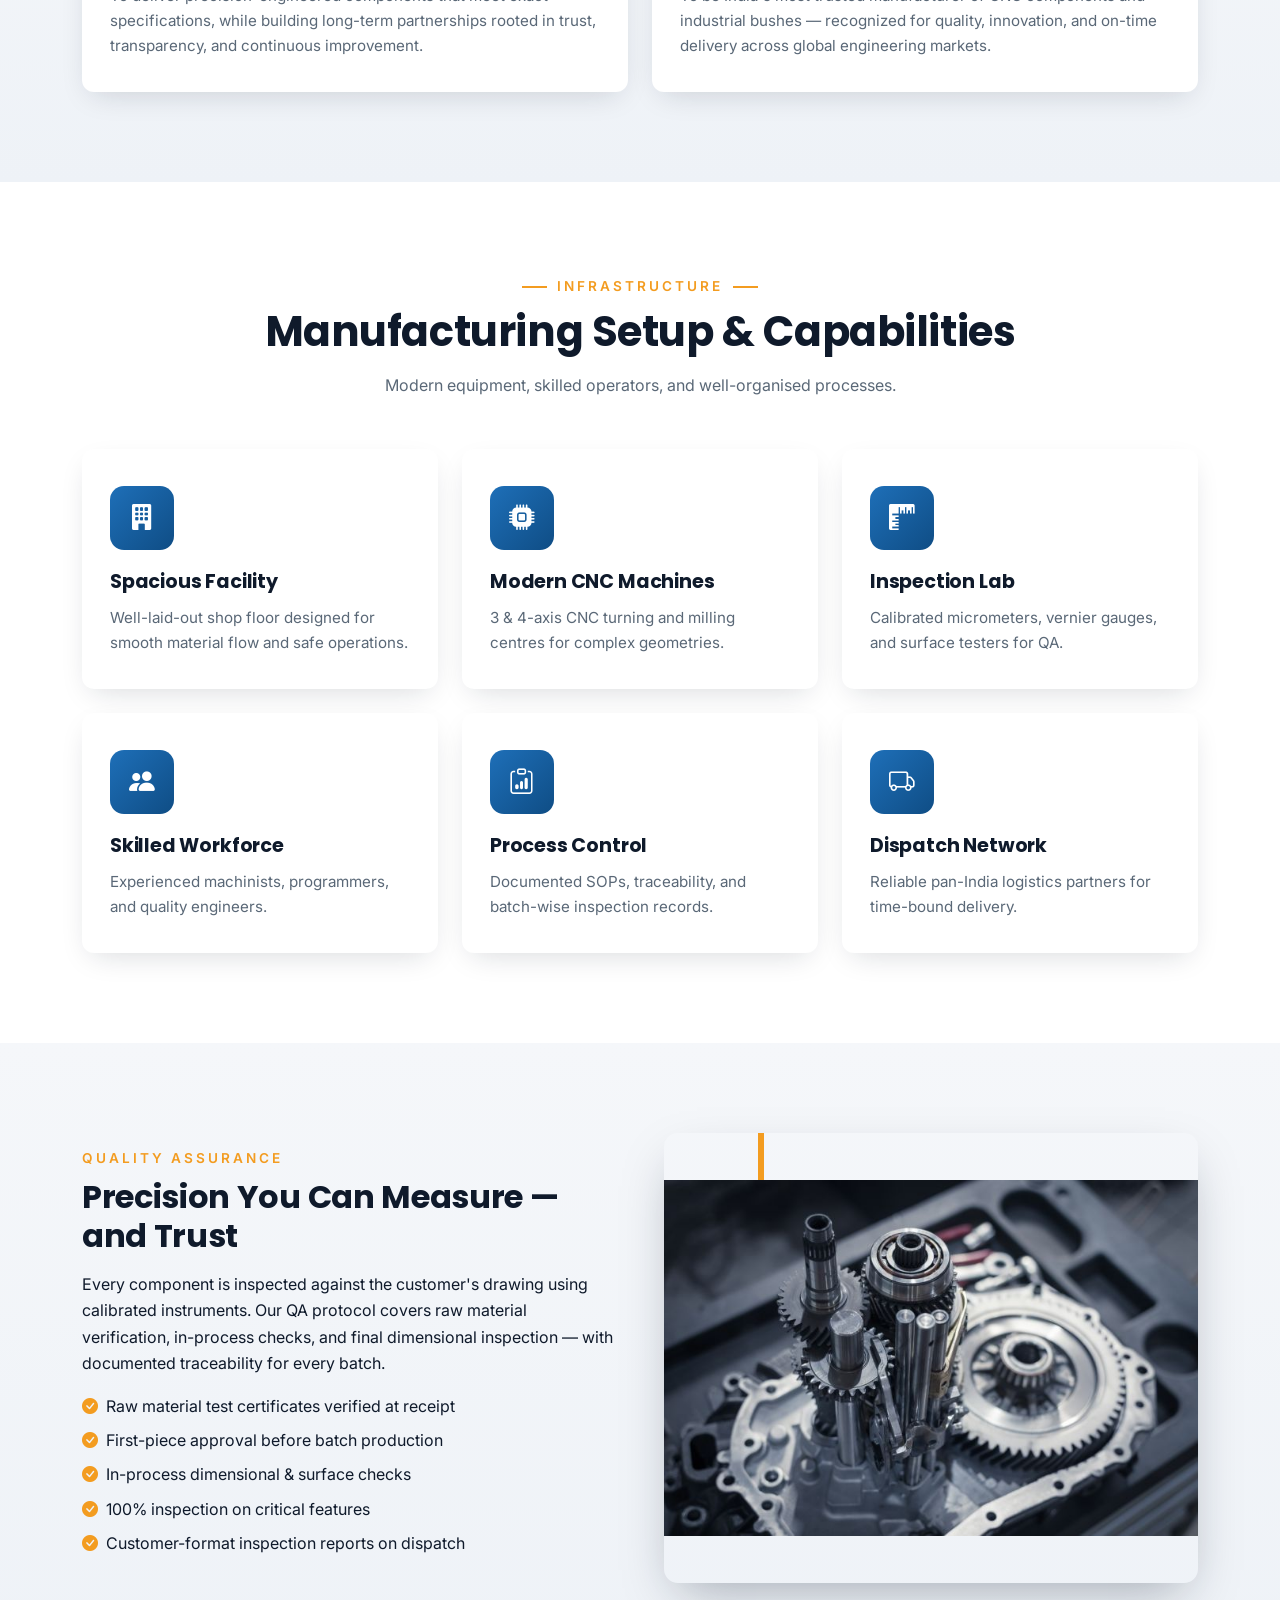
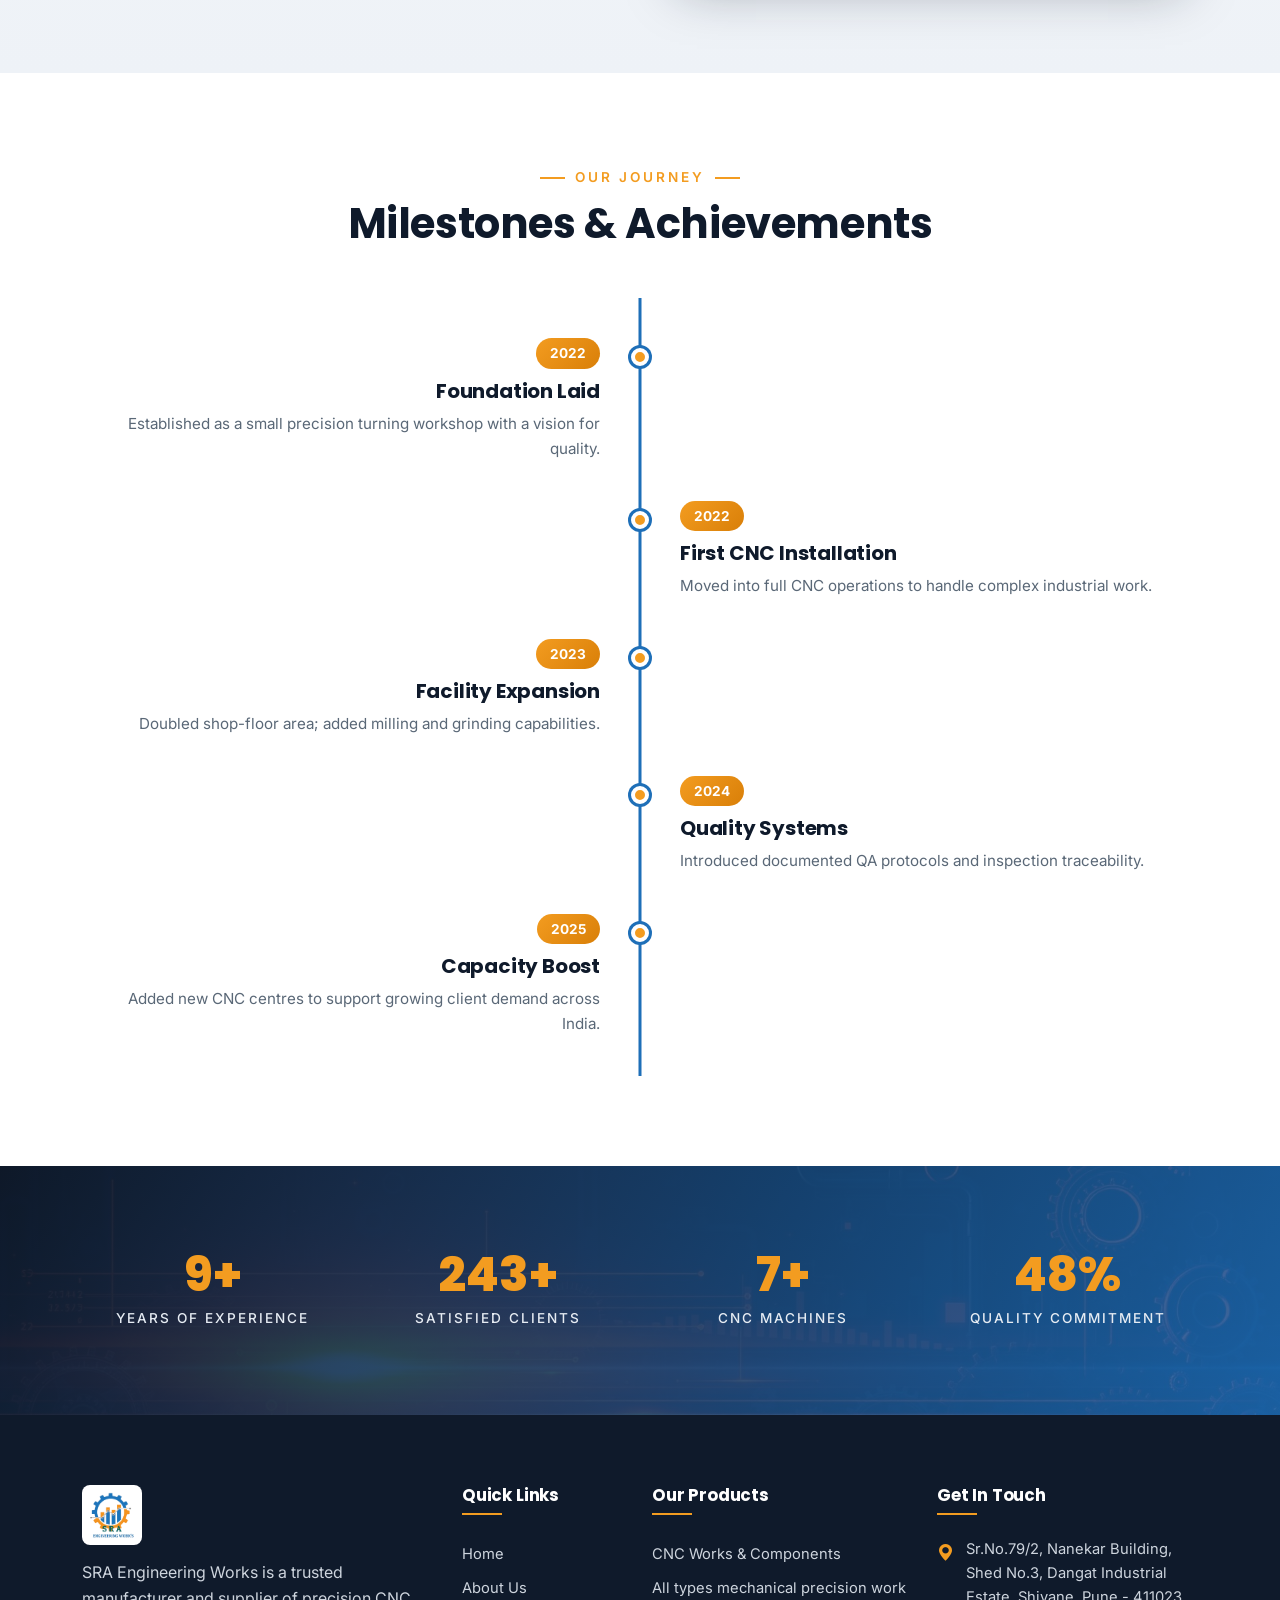
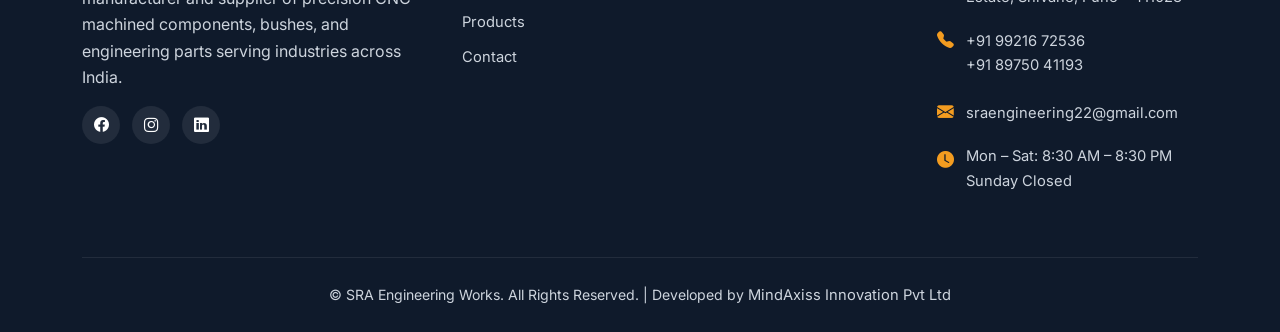
==== commit e500fc9a: "Update project with latest changes" ====
--- a/about.html
+++ b/about.html
@@ -31,7 +31,7 @@
   </div>
 </div>
 
-<section class="page-banner">
+<section class="page-banner-about">
   <div class="container text-center">
     <h1>About SRA Engineering Works</h1>
   </div>
--- a/css/style.css
+++ b/css/style.css
@@ -194,6 +194,22 @@
 .page-banner .breadcrumb-item.active{color:var(--sra-orange)}
 .page-banner .breadcrumb-item+.breadcrumb-item::before{color:#cdd4dd}
 
+/* Page Banner about */
+.page-banner-about{padding:240px 0 70px;background:url('../images/about-hero-img.jfif') center/cover;color:#fff;position:relative; min-height: 550px;}
+.page-banner-about h1{color:#fff;font-size:clamp(1.9rem,4vw,2.8rem);margin-bottom:10px}
+.page-banner-about .breadcrumb{justify-content:center;background:transparent;margin:50px}
+.page-banner-about .breadcrumb-item,.page-banner-about .breadcrumb-item a{color:#cdd4dd}
+.page-banner-about .breadcrumb-item.active{color:var(--sra-orange)}
+.page-banner-about .breadcrumb-item+.breadcrumb-item::before{color:#cdd4dd}
+
+/* Page Banner contact*/
+.page-banner-contact{padding:240px 0 70px;background:url('../images/contact-hero-img.jfif') center/cover;color:#fff;position:relative; min-height: 520px;}
+.page-banner-contact h1{color:#fff;font-size:clamp(1.9rem,4vw,2.8rem);margin-bottom:10px}
+.page-banner-contact .breadcrumb{justify-content:center;background:transparent;margin:50px}
+.page-banner-contact .breadcrumb-item,.page-banner-contact .breadcrumb-item a{color:#cdd4dd}
+.page-banner-contact .breadcrumb-item.active{color:var(--sra-orange)}
+.page-banner-contact .breadcrumb-item+.breadcrumb-item::before{color:#cdd4dd}
+
 /* Standalone Breadcrumb Bar */
 .breadcrumb-bar {
   background-color: var(--sra-white);
